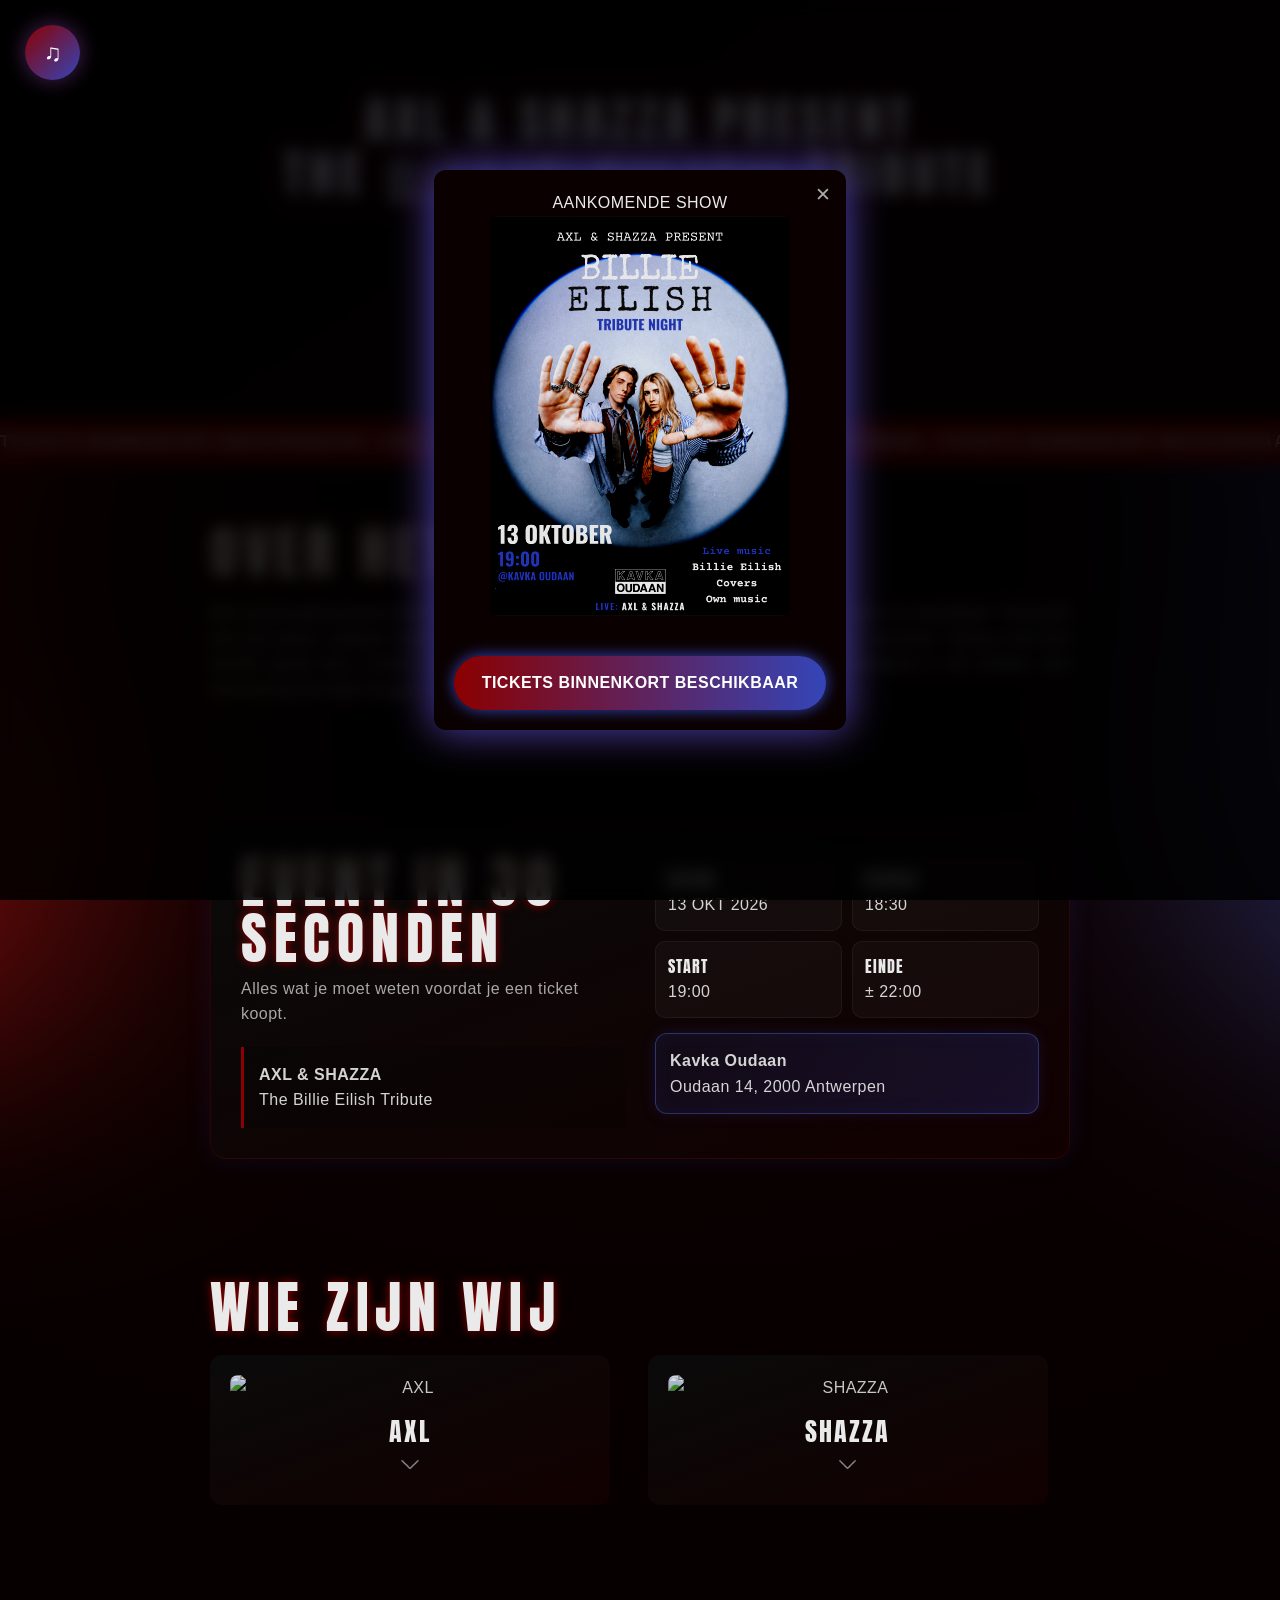
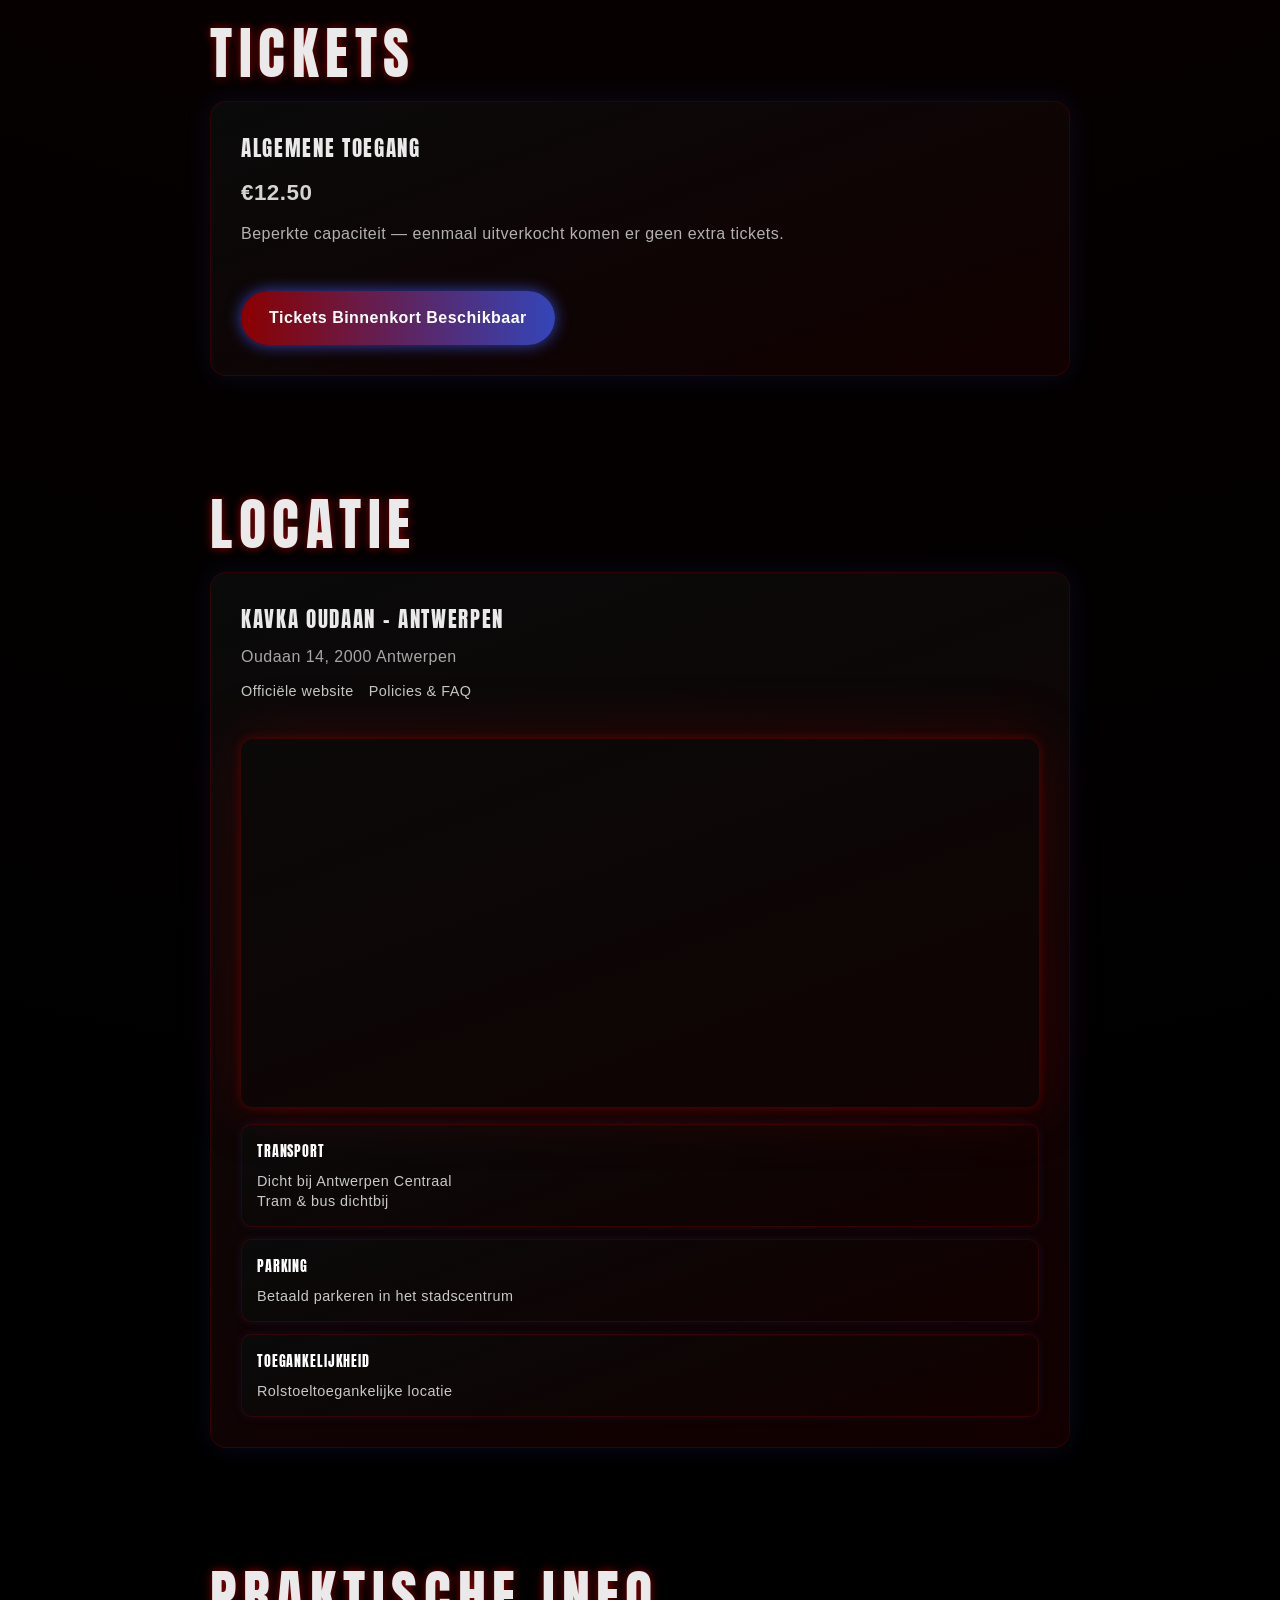
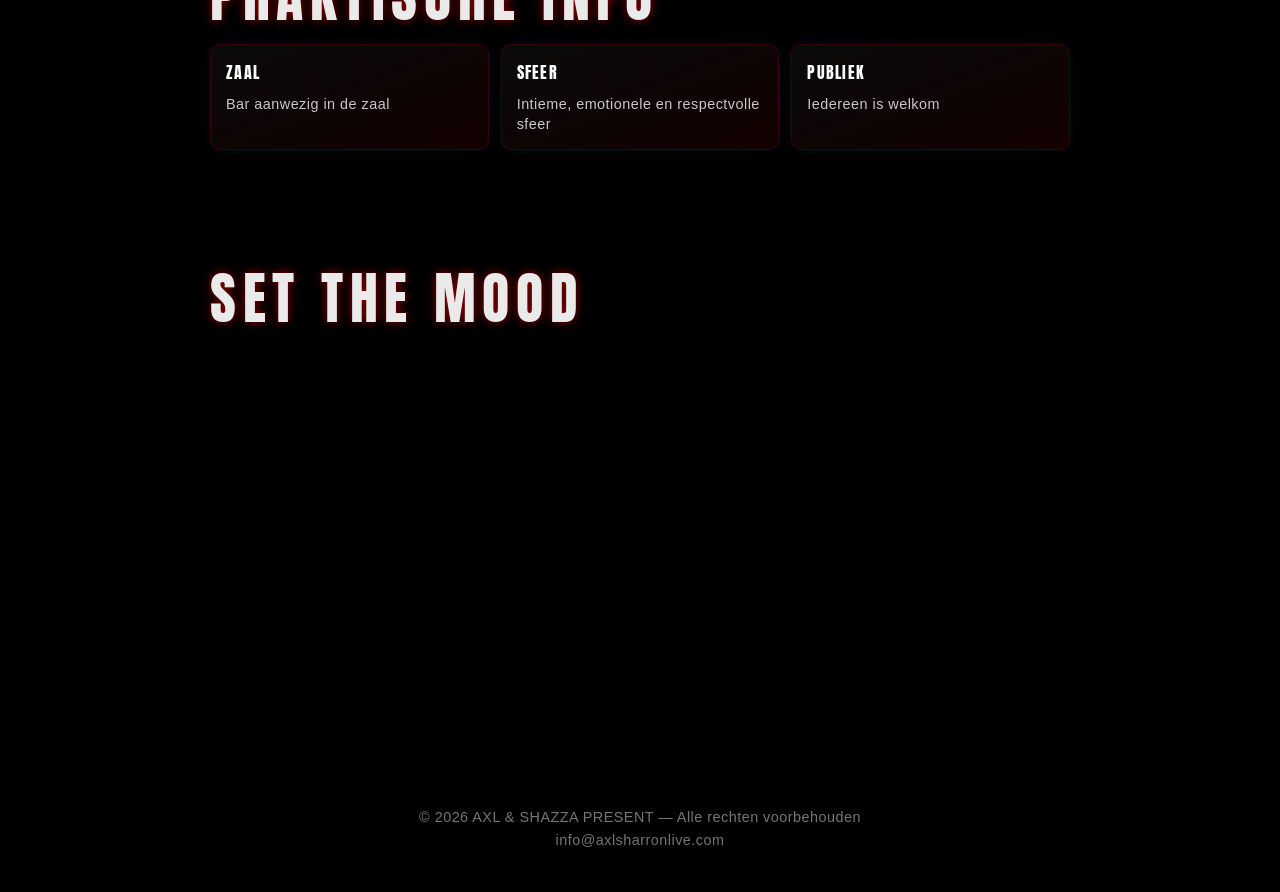
==== index.html @ 13da02f2 "Fixes + email added" ====
<!DOCTYPE html>
<html lang="nl">
<head>
    <meta charset="UTF-8">
    <meta name="viewport" content="width=device-width, initial-scale=1.0">
    <title>AXL & SHAZZA</title>

    <link rel="stylesheet" href="./index.css">
    <script defer src="./script.js"></script>
    <link rel="icon" href="./assets/favicon.ico" type="image/x-icon">

    <link rel="preconnect" href="https://fonts.googleapis.com">
    <link rel="preconnect" href="https://fonts.gstatic.com" crossorigin>

    <link href="https://fonts.googleapis.com/css2?family=Anton&family=Inter:wght@300;400;500;600;700&display=swap"
          rel="stylesheet">
</head>

<body>

<!-- POPUP -->
<div id="popup" class="popup">
    <div class="popup-content">

        <span data-i18n="popupTitle">
            AANKOMENDE SHOW
        </span>

        <img src="assets/poster.png" alt="Event Poster">

        <a
                href="#"
                class="cta-button"
                onclick="closePopup()"
                data-i18n="buyTicketsPopup">

            BUY TICKETS NOW

        </a>

        <span class="close" onclick="closePopup()">✕</span>

    </div>
</div>


<!-- HEADER -->
<header>

    <h1 data-i18n="headerTitle1">
        AXL & SHAZZA PRESENT
    </h1>

    <h1 data-i18n="headerTitle2">
        THE BILLIE EILISH TRIBUTE
    </h1>

    <p data-i18n="eventDate">
        13 OKT 2026 • Kavka Oudaan
    </p>

    <a
            data-i18n="buyTickets"
            class="cta-button"
            href="#">

    </a>

    <div class="language-switcher">
        <button class="lang-btn active" onclick="setLanguage('nl')">NL</button>
        <button class="lang-btn" onclick="setLanguage('en')">EN</button>
    </div>

</header>


<!-- ANNOUNCEMENT BAR -->
<div class="announcement-bar">
    <div class="announcement-track" data-i18n="announcementBar">
    </div>
</div>


<!-- ABOUT SECTION -->
<section>

    <h2 data-i18n="aboutTitle">
        Over het event
    </h2>

    <div class="about-text">

        <p data-i18n="aboutText" style="text-align: justify;">

            Een avond geïnspireerd door de wereld van Billie Eilish:
            intiem, donker en tegelijk warm en kwetsbaar.
            Verwacht een live band, subtiele maar intense lichtshows
            en een performance die elke emotie versterkt.
            Samen met een hechte groep fans creëren we een gedeeld moment
            dat voelt als één grote ademhaling in het donker,
            een herinnering die blijft hangen.

        </p>

        <button
                class="read-more-btn"
                id="readMoreBtn"
                data-i18n="readMore">

            Lees meer

        </button>

    </div>

</section>


<!-- QUICK INFO -->
<section class="quick-info">

    <div class="panel-card hero-card">

        <div class="panel-left hero-left">

            <h2 data-i18n="quickInfoTitle">
                Event in 30 seconden
            </h2>

            <p class="sub" data-i18n="quickInfoSub">
                Alles wat je moet weten voordat je een ticket koopt.
            </p>

            <div class="hero-highlight">
                <p><strong>AXL & SHAZZA</strong></p>

                <p data-i18n="tributeText">
                    The Billie Eilish Tribute
                </p>
            </div>

        </div>

        <div class="panel-right hero-right">

            <div class="mini-grid">

                <div>
                    <h4 data-i18n="dateLabel">Datum</h4>
                    <p data-i18n="dateValue">13 OKT 2026</p>
                </div>

                <div>
                    <h4 data-i18n="doorsLabel">Deuren</h4>
                    <p>18:30</p>
                </div>

                <div>
                    <h4 data-i18n="startLabel">Start</h4>
                    <p>19:00</p>
                </div>

                <div>
                    <h4 data-i18n="endLabel">Einde</h4>
                    <p>± 22:00</p>
                </div>

            </div>

            <a href="#location" class="hero-location-link">

                <div class="hero-location">

                    <p>
                        <strong>Kavka Oudaan</strong>
                    </p>

                    <p data-i18n="venueAddress">
                        Oudaan 14, 2000 Antwerpen
                    </p>

                </div>

            </a>

        </div>

    </div>

</section>


<!-- ARTISTS -->
<section id="artists">

    <h2 data-i18n="artistsTitle">
        Wie zijn wij
    </h2>

    <div class="lineup">

        <!-- AXL -->
        <div class="card" onclick="toggleArtist(this)">

            <img src="assets/AXL.jpg" alt="AXL">

            <h3>AXL</h3>

            <span class="arrow">
                <img src="./assets/down-arrow.png" alt="Arrow">
            </span>

            <div class="expand">

                <div class="social-links">

                    <a class="ig-badge"
                       href="https://www.instagram.com/axl.officialmusic/"
                       target="_blank">

                        <img src="https://cdn-icons-png.flaticon.com/512/174/174855.png"
                             alt="instagram">

                        @axl.officialmusic

                    </a>

                    <br>
                    <a class="ig-badge"
                       href="https://axl-music.com/"
                       target="_blank">

                        <img src="https://axl-music.com/wp-content/uploads/2025/09/cropped-logoaxl.png?w=32"
                             alt="website">

                        axl-music.com

                    </a>

                </div>

                <div class="tags">

                    <span data-i18n="tagEmotional">Emotioneel</span>
                    <span data-i18n="tagAtmospheric">Atmosferisch</span>
                    <span data-i18n="tagReflection">Zelfreflectie</span>
                    <span data-i18n="tagCommunity">Verbinding</span>

                </div>

                <div class="divider"></div>

                <p data-i18n="axlDescription" style="text-align: justify;">

                    AXL maakt emotionele, atmosferische muziek
                    waarin persoonlijke groei en innerlijke strijd
                    samenkomen tot een gevoel van verbinding.

                </p>
                <iframe style="border-radius:12px"
                        src="https://open.spotify.com/embed/artist/4j5gqj7ZoBb9W6IhiIrGa8?utm_source=generator&theme=0"
                        width="100%" height="152" frameborder="0"
                        allow="autoplay; clipboard-write; encrypted-media; fullscreen; picture-in-picture"
                        loading="lazy">
                </iframe>
            </div>

        </div>


        <!-- SHAZZA -->
        <div class="card" onclick="toggleArtist(this)">

            <img src="assets/SHAZZA.jpg" alt="SHAZZA">

            <h3>SHAZZA</h3>

            <span class="arrow">
                <img src="./assets/down-arrow.png" alt="Arrow">
            </span>

            <div class="expand">

                <a class="ig-badge"
                   href="https://www.instagram.com/shazza_official/"
                   target="_blank">

                    <img src="https://cdn-icons-png.flaticon.com/512/174/174855.png"
                         alt="instagram">

                    @shazza_official

                </a>
                <br>

                <a class="ig-badge"
                   href="https://shazzaofficialmusic.com/"
                   target="_blank">

                    <img src="https://framerusercontent.com/images/d59043T3pi7XOwz8UuSb9eVFxs.jpg"
                         alt="website">

                    shazzaofficialmusic.com

                </a>

                <div class="tags">

                    <span data-i18n="tagEmotional">Emotioneel</span>
                    <span data-i18n="tagPop">Pop</span>
                    <span data-i18n="tagVulnerable">Kwetsbaar</span>
                    <span data-i18n="tagAuthentic">Authentiek</span>

                </div>

                <div class="divider"></div>

                <p data-i18n="shazzaDescription" style="text-align: justify;">

                    SHAZZA maakt popmuziek en covers
                    die kwetsbaarheid omzetten
                    in herkenbare verhalen.

                </p>
                <iframe style="border-radius:12px"
                        src="https://open.spotify.com/embed/artist/3XjfsUZKcn4jQNlfxdZPBQ?utm_source=generator&theme=0"
                        width="100%" height="152" frameborder="0"
                        allow="autoplay; clipboard-write; encrypted-media; fullscreen; picture-in-picture"
                        loading="lazy">
                </iframe>
            </div>

        </div>

    </div>

</section>


<!-- TICKETS -->
<section id="tickets" class="tickets-section">

    <h2 data-i18n="ticketsTitle">
        Tickets
    </h2>

    <div class="panel-card tickets-card">

        <div class="tickets-main">

            <h3 data-i18n="generalAdmission">
                Algemene toegang
            </h3>

            <p class="price">
                <strong>€12.50</strong>
            </p>

            <p class="note" data-i18n="ticketNote">

                Beperkte capaciteit —
                eenmaal uitverkocht komen er
                geen extra tickets.

            </p>

            <a class="cta-button"
               href="#"
               data-i18n="buyTickets">
            </a>

        </div>

        <!--        <div class="tickets-side">-->

        <!--            <div class="ticket-info">-->

        <!--                <h4 data-i18n="refundTitle">-->
        <!--                    Refund policy-->
        <!--                </h4>-->

        <!--                <p data-i18n="refundText">-->
        <!--                    Geen refunds tenzij event geannuleerd wordt-->
        <!--                </p>-->

        <!--            </div>-->

        <!--            <div class="ticket-info">-->

        <!--                <h4 data-i18n="entryTitle">-->
        <!--                    Toegang-->
        <!--                </h4>-->

        <!--                <p data-i18n="entryText">-->
        <!--                    Eenmalige QR-ticket scan-->
        <!--                </p>-->

        <!--            </div>-->

        <!--            <div class="ticket-info">-->

        <!--                <h4 data-i18n="tipTitle">-->
        <!--                    Tip-->
        <!--                </h4>-->

        <!--                <p data-i18n="tipText">-->
        <!--                    Deuren openen 30 min voor start-->
        <!--                </p>-->

        <!--            </div>-->

        <!--        </div>-->

    </div>

</section>

<!-- LOCATION -->
<section id="location">

    <h2 data-i18n="locationTitle">
        Locatie
    </h2>

    <div class="panel-card venue-card">

        <div class="panel-left venue-left">

            <h3 data-i18n="venueTitle">
                KAVKA OUDAAN - ANTWERPEN
            </h3>

            <p class="venue-sub" data-i18n="venueAddress">
                Oudaan 14, 2000 Antwerpen
            </p>

            <div class="venue-links">

                <a href="https://kavka.be/"
                   target="_blank"
                   data-i18n="officialWebsite">

                    Officiële website

                </a>

                <a href="https://kavka.be/praktisch/faq/"
                   target="_blank"
                   data-i18n="faq">

                    Policies & FAQ

                </a>

            </div>

            <div class="venue-info-grid">
                <div class="map-container">
                    <iframe
                            src="https://www.google.com/maps/embed?pb=!1m18!1m12!1m3!1d4998.372407938596!2d4.403116600000001!3d51.21564540000001!2m3!1f0!2f0!3f0!3m2!1i1024!2i768!4f13.1!3m3!1m2!1s0x47c3f6f098f36b77%3A0x44f52b58b62fbe6d!2sKavka%20Oudaan!5e0!3m2!1snl!2sus!4v1778465990048!5m2!1snl!2sus"
                            width="600"
                            height="450"
                            style="border:0;"
                            allowfullscreen=""
                            loading="lazy"
                            referrerpolicy="no-referrer-when-downgrade">
                    </iframe>
                </div>
                <div class="info-card" style="margin-top: 20px;">

                    <h4 data-i18n="transportTitle">
                        Transport
                    </h4>

                    <p data-i18n="transportText">
                        Dicht bij Antwerpen Centraal<br>
                        Tram & bus dichtbij
                    </p>

                </div>

                <div class="info-card">

                    <h4 data-i18n="parkingTitle">
                        Parking
                    </h4>

                    <p data-i18n="parkingText">
                        Betaald parkeren in het stadscentrum
                    </p>

                </div>

                <div class="info-card">

                    <h4 data-i18n="accessibilityTitle">
                        Toegankelijkheid
                    </h4>

                    <p data-i18n="accessibilityText">
                        Rolstoeltoegankelijke locatie
                    </p>

                </div>

            </div>

        </div>

    </div>

</section>


<!-- PRACTICAL INFO -->
<section>

    <h2 data-i18n="practicalInfoTitle">
        Praktische info
    </h2>

    <div class="info-grid">

        <div class="info-card">

            <h3 data-i18n="insideTitle">
                Binnen
            </h3>

            <p data-i18n="insideText">
                Bar aanwezig in de zaal
            </p>

        </div>

        <div class="info-card">

            <h3 data-i18n="vibeTitle">
                Sfeer
            </h3>

            <p data-i18n="vibeText">
                Intieme, emotionele en respectvolle sfeer
            </p>

        </div>

        <div class="info-card">

            <h3 data-i18n="audienceTitle">
                Publiek
            </h3>

            <p data-i18n="audienceText">
                Iedereen is welkom
            </p>

        </div>

    </div>

</section>

<!-- MOOD SECTION -->
<section id="mood">

    <h2 data-i18n="moodTitle">
        Set The Mood
    </h2>


    <iframe data-testid="embed-iframe" style="border-radius:12px"
            src="https://open.spotify.com/embed/playlist/37i9dQZF1DX6cg4h2PoN9y?utm_source=generator&theme=0&si=76a2d7421096478f"
            width="100%" height="352" frameBorder="0" allowfullscreen=""
            allow="autoplay; clipboard-write; encrypted-media; fullscreen; picture-in-picture" loading="lazy"></iframe>

</section>


<!-- FOOTER -->
<footer >
    <div data-i18n="footerText">
        © 2026 AXL & SHAZZA PRESENT —
        Alle rechten voorbehouden
    </div>
    <a class="ig-badge" href="mailto:info@axlsharronlive.com">info@axlsharronlive.com</a>

</footer>

<div class="side-glow left"></div>
<div class="side-glow right"></div>

<a
        href="#artists"
        class="floating-artists-btn"
        onclick="openArtists()"
        data-i18n="artistsTitle">

    Wie zijn wij

</a>

<!-- MINI MUSIC BUTTON -->
<div class="mini-music-player">

    <button onclick="toggleMiniMusic()" class="mini-music-btn">
        ♫
    </button>

    <div class="mini-music-popup">

        <div class="mini-header">
            <strong>First Impression</strong>

            <button onclick="toggleMiniMusic()">
                ✕
            </button>
        </div>

        <iframe
                src="https://open.spotify.com/embed/playlist/0BkCTQKsKR96xLylJOvVbR?utm_source=generator&theme=0"
                frameborder="0"
                allow="autoplay; clipboard-write; encrypted-media; fullscreen; picture-in-picture"
                loading="lazy">
        </iframe>

    </div>

</div>

</body>
</html>
---- index.css ----
/* VARIABLES & RESET*/
:root {
    --primary: #0b0000;
    --red-glow: #8b0000;
    --blue-glow: #3445b8;
    --bg: #050505;
    --text: #eaeaea;

    --card-bg: linear-gradient(160deg, #0a0a0a, #120000);
    --card-border: rgba(139, 0, 0, 0.25);
    --card-shadow: 0 0 25px rgba(52, 69, 184, 0.15);
    --card-radius: 16px;
}

*,
*::before,
*::after {
    box-sizing: border-box;
    margin: 0;
    padding: 0;
    font-family: Arial, sans-serif;
    scrollbar-width: thin;
    scrollbar-color: rgba(139, 0, 0, 0.8) #050505;
}

html {
    scroll-behavior: smooth;
}

/* Main Title */
h1 {
    font-family: "Anton", sans-serif;
    font-size: clamp(4rem, 10vw, 8rem);
    text-transform: uppercase;
    letter-spacing: 0.15em;
    line-height: 0.9;
    font-weight: 400;
}

/* Section Titles */
h2 {
    font-family: "Anton", sans-serif;
    font-size: clamp(2rem, 5vw, 3.5rem);
    text-transform: uppercase;
    letter-spacing: 0.12em;
    line-height: 1;
    font-weight: 400;
}

/* Card Titles */
h3 {
    font-family: "Anton", sans-serif;
    font-size: 1.6rem;
    text-transform: uppercase;
    letter-spacing: 0.08em;
    font-weight: 400;
}

/* Small Titles */
h4 {
    font-family: "Anton", sans-serif;
    text-transform: uppercase;
    letter-spacing: 0.06em;
    font-size: 1rem;
    font-weight: 400;
}

/* Body Text */
body {
    font-family: "IBM Plex Sans", sans-serif;
    font-size: 1rem;
    line-height: 1.75;
    font-weight: 400;
    letter-spacing: .03em;
}

/* BODY & BACKGROUND*/
body {
    background: radial-gradient(circle at top, #0f0000 0%, #000000 70%);
    color: var(--text);
    line-height: 1.6;
    overflow-x: hidden;
    position: relative;
}


/* SIDE GLOW LIGHTS*/
.side-glow {
    position: fixed;
    top: -20%;
    width: 40%;
    height: 140vh;
    pointer-events: none;
    z-index: -1;
    filter: blur(110px);
    mix-blend-mode: screen;
}

.side-glow.left {
    left: -25%;
    background: linear-gradient(to right, rgba(255, 0, 60, .45), rgba(180, 0, 0, .3), transparent 50%),
    radial-gradient(circle at 20% 30%, rgba(255, 0, 0, .85) 0%, rgba(255, 0, 0, .35) 30%, transparent 45%),
    radial-gradient(circle at 30% 80%, rgba(255, 30, 30, .55) 0%, transparent 40%);
    animation: redAmbient 10s ease-in-out infinite alternate;
}

.side-glow.right {
    right: -25%;
    background: linear-gradient(to left, rgba(70, 90, 255, .4), rgba(52, 69, 184, .25), transparent 50%),
    radial-gradient(circle at 80% 40%, rgba(80, 110, 255, .9) 0%, rgba(52, 69, 184, .35) 30%, transparent 45%),
    radial-gradient(circle at 70% 75%, rgba(100, 120, 255, .45) 0%, transparent 40%);
    animation: blueAmbient 14s ease-in-out infinite alternate;
}

@keyframes redAmbient {
    0% {
        transform: translate(-20px, 20px) scale(1) rotate(0deg);
    }
    25% {
        transform: translate(40px, -30px) scale(1.08) rotate(2deg);
    }
    50% {
        transform: translate(10px, -80px) scale(1.15) rotate(-2deg);
    }
    75% {
        transform: translate(-30px, -40px) scale(1.1) rotate(1deg);
    }
    100% {
        transform: translate(-10px, 30px) scale(1.05) rotate(0deg);
    }
}

@keyframes blueAmbient {
    0% {
        transform: translate(20px, -20px) scale(1) rotate(0deg);
    }
    25% {
        transform: translate(-50px, 30px) scale(1.1) rotate(-2deg);
    }
    50% {
        transform: translate(-20px, 80px) scale(1.18) rotate(2deg);
    }
    75% {
        transform: translate(30px, 40px) scale(1.08) rotate(-1deg);
    }
    100% {
        transform: translate(10px, -30px) scale(1.05) rotate(0deg);
    }
}


/* HEADER*/
header {
    background: linear-gradient(145deg, #0a0000, #120000);
    color: white;
    padding: 100px 20px;
    text-align: center;
    position: relative;
}

header h1 {
    font-size: 3rem;
    margin-bottom: 10px;
    text-shadow: 0 0 15px var(--blue-glow), 0 0 25px var(--red-glow);
    animation: flicker 3s infinite alternate;
}

header p {
    font-size: 1.2rem;
    opacity: 0.7;
}

@keyframes flicker {
    0% {
        opacity: 0.9;
    }
    50% {
        opacity: 0.6;
    }
    100% {
        opacity: 1;
    }
}

/* LANGUAGE SWITCHER */

.language-switcher {
    position: fixed;
    top: 20px;
    right: 24px;
    z-index: 1000;

    display: flex;
    gap: 8px;

    padding: 6px;
    border-radius: 999px;

    background: rgba(255, 255, 255, 0.04);
    border: 1px solid rgba(255, 255, 255, 0.08);

    backdrop-filter: blur(10px);

    box-shadow: 0 0 15px rgba(52, 69, 184, 0.12),
    0 0 20px rgba(139, 0, 0, 0.08);
}

/* buttons */
.lang-btn {
    border: none;
    outline: none;

    padding: 8px 14px;
    border-radius: 999px;

    background: transparent;
    color: rgba(255, 255, 255, 0.75);

    font-size: 0.85rem;
    font-weight: bold;
    letter-spacing: 0.5px;

    cursor: pointer;

    transition: background 0.25s ease,
    color 0.25s ease,
    transform 0.25s ease;
}

/* hover */
.lang-btn:hover {
    color: white;
    background: rgba(255, 255, 255, 0.06);
}

/* active language */
.lang-btn.active {
    background: var(--red-glow);

    color: white;

    box-shadow: 0 0 10px rgba(139, 0, 0, 0.35),
    0 0 10px rgba(52, 69, 184, 0.25);
}

/* mobile */
@media (max-width: 768px) {
    .language-switcher {
        top: 16px;
        right: 16px;

        padding: 5px;
        gap: 6px;
    }

    .lang-btn {
        padding: 7px 12px;
        font-size: 0.78rem;
    }
}

/* ANNOUNCEMENT BAR*/
.announcement-bar {
    width: 100%;
    overflow: hidden;
    background: var(--red-glow);
    color: white;
    padding: 10px 0;
}

.announcement-track {
    display: inline-block;
    white-space: nowrap;
    font-weight: bold;
    letter-spacing: 2px;
    animation: scrollText 12s linear infinite;
}

@keyframes scrollText {
    from {
        transform: translateX(100%);
    }
    to {
        transform: translateX(-100%);
    }
}


/* SECTIONS*/
section {
    padding: 60px 20px;
    max-width: 900px;
    margin: auto;
    opacity: 0;
    transform: translateY(40px);
    animation: fadeUp 1s forwards;
}

section:nth-child(even) {
    animation-delay: 0.3s;
}

@keyframes fadeUp {
    to {
        opacity: 1;
        transform: translateY(0);
    }
}

h2 {
    margin-bottom: 20px;
    text-shadow: 0 0 10px var(--red-glow);
}

p {
    opacity: 0.9;
}


/* SHARED CARD STYLES
   (hero-card, venue-card, tickets-card all share this base)*/
.panel-card {
    display: flex;
    justify-content: space-between;
    gap: 30px;
    padding: 30px;
    border-radius: var(--card-radius);
    background: var(--card-bg);
    border: 1px solid var(--card-border);
    box-shadow: var(--card-shadow);
}

/* Panels stack on mobile */
@media (max-width: 768px) {
    .panel-card {
        flex-direction: column;
        padding: 20px;
    }
}

/* Shared panel sides */
.panel-left {
    flex: 1;
}

.panel-right {
    flex: 1;
}

/* tickets-main gets extra weight */
.tickets-main {
    flex: 2;
}


/* CTA BUTTON*/
.cta-button {
    display: inline-block;
    margin-top: 25px;
    padding: 14px 28px;
    background: linear-gradient(90deg, var(--red-glow), var(--blue-glow));
    color: white;
    text-decoration: none;
    border-radius: 30px;
    font-weight: bold;
    transition: 0.3s;
    box-shadow: 0 0 15px rgb(52, 69, 184);
}

.cta-button:hover {
    transform: scale(1.1);
    box-shadow: 0 0 25px rgba(139, 0, 0, 0.9);
}


/* HERO QUICK-INFO SECTION*/
.quick-info {
    max-width: 900px;
    margin: auto;
}

.hero-left h2 {
    margin-bottom: 10px;
}

.sub {
    opacity: 0.7;
    margin-bottom: 20px;
}

.hero-highlight {
    margin-top: 20px;
    padding: 15px;
    border-left: 3px solid var(--red-glow);
    background: rgba(0, 0, 0, 0.2);
}

.hero-right {
    display: flex;
    flex-direction: column;
    gap: 15px;
}

.mini-grid {
    display: grid;
    grid-template-columns: 1fr 1fr;
    gap: 10px;
}

.mini-grid div {
    padding: 12px;
    background: rgba(255, 255, 255, 0.03);
    border-radius: 10px;
    border: 1px solid rgba(255, 255, 255, 0.05);
}

/* Clickable location block */
.hero-location-link,
.hero-location-link:link,
.hero-location-link:visited,
.hero-location-link:active {
    text-decoration: none;
    color: inherit;
    display: block;
}

.hero-location {
    position: relative;
    overflow: hidden;

    padding: 14px;
    border-radius: 12px;

    background: linear-gradient(
            135deg,
            rgba(52, 69, 184, .10),
            rgba(52, 69, 184, .22)
    );

    border: 1px solid rgba(90, 120, 255, .35);

    box-shadow: 0 0 15px rgba(52, 69, 184, .18),
    inset 0 0 20px rgba(80, 110, 255, .05);

    cursor: pointer;

    transition: transform .3s ease,
    box-shadow .3s ease,
    border-color .3s ease;
}

/* Moving shine */
.hero-location::before {
    content: "";
    position: absolute;
    top: -60%;
    left: -130%;

    width: 55%;
    height: 220%;

    background: linear-gradient(
            115deg,
            transparent,
            rgba(255, 255, 255, .18),
            rgba(160, 210, 255, .55),
            rgba(255, 255, 255, .18),
            transparent
    );

    transform: rotate(18deg);

    animation: locationShine 3.5s ease-in-out infinite;
}

@keyframes locationShine {
    0% {
        left: -140%;
    }
    45% {
        left: 160%;
    }
    100% {
        left: 160%;
    }
}

.hero-location:hover {
    transform: translateY(-3px) scale(1.02);

    background: linear-gradient(
            135deg,
            rgba(52, 69, 184, .18),
            rgba(80, 110, 255, .28)
    );

    border-color: rgba(120, 160, 255, .6);

    box-shadow: 0 0 25px rgba(80, 110, 255, .35),
    0 0 40px rgba(52, 69, 184, .18);
}

/* ARTIST LINEUP CARDS*/
.lineup {
    display: grid;
    grid-template-columns: repeat(auto-fit, minmax(200px, 1fr));
    gap: 15px;
    align-items: start;
}

.card {
    display: flex;
    flex-direction: column;
    align-items: center;
    background: var(--card-bg);
    padding: 20px;
    border-radius: 12px;
    text-align: center;
    transition: 0.4s;
    position: relative;
    overflow: hidden;
    max-width: 400px;
    cursor: pointer;
}

.card:hover {
    transform: translateY(-10px) scale(1.03);
}

.card > img {
    width: 100%;
    border-radius: 8px;
    margin-bottom: 10px;
    filter: brightness(0.8) contrast(1.2);
}

/* Expand / collapse */
.expand {
    max-height: 0;
    overflow: hidden;
    opacity: 0;
    transition: max-height 0.5s ease, opacity 0.3s ease, transform 0.3s ease;
    transform: translateY(-10px);
}

.card.active .expand {
    max-height: 600px;
    opacity: 1;
    transform: translateY(0);
    margin-top: 15px;
    cursor: auto;
}

/* Arrow indicator */
.arrow {
    opacity: 0.6;
    transition: transform 0.3s ease, opacity 0.3s ease;
}

.arrow > img {
    width: 20%;
    height: 10%;
}

.card:hover .arrow {
    opacity: 1;
    transform: translateY(2px);
}

.card.active .arrow {
    transform: rotate(180deg);
    opacity: 1;
}

/* Instagram badge */
.ig-badge {
    position: relative;
    display: inline-flex;
    align-items: center;
    gap: 8px;
    text-decoration: none;
    color: #fff;
    font-size: 0.9rem;
    margin-bottom: 10px;
    opacity: 0.9;
    transition: 0.3s;
}

.ig-badge::after {
    content: "";
    position: absolute;
    left: 0;
    bottom: -4px;
    width: 100%;
    height: 2px;
    background: var(--red-glow);
    transform: scaleX(0);
    transform-origin: left;
    transition: transform 0.35s ease;
}

.ig-badge:hover {
    opacity: 1;
    transform: scale(1.05);
}

.ig-badge:hover::after {
    transform: scaleX(1);
}

.ig-badge img {
    width: 18px;
    height: 18px;
}

/* Tags */
.tags {
    display: flex;
    flex-wrap: wrap;
    gap: 6px;
    margin-bottom: 10px;
}

.tags span {
    font-size: 0.7rem;
    padding: 4px 8px;
    border-radius: 999px;
    background: rgba(139, 0, 0, 0.25);
    border: 1px solid rgba(139, 0, 0, 0.4);
    color: var(--text);
    letter-spacing: 0.5px;
}

/* Divider */
.divider {
    height: 1px;
    width: 100%;
    background: linear-gradient(90deg, transparent, rgba(139, 0, 0, 0.8), transparent);
    margin: 10px 0;
}

iframe {
    margin-top: 10px;
}


/* VENUE / LOCATION SECTION*/
.venue-left h3 {
    font-size: 1.3rem;
    margin-bottom: 8px;
}

.venue-sub {
    opacity: 0.7;
    margin-bottom: 10px;
}

.venue-links {
    margin-top: 10px;
    margin-bottom: 20px;
    display: flex;
    gap: 15px;
    flex-wrap: wrap;
}

.venue-links a {
    font-size: 0.9rem;
    color: var(--text);
    opacity: 0.85;
    text-decoration: none;
    border-bottom: 1px solid transparent;
    transition: 0.2s;
}

.venue-links a:hover {
    opacity: 1;
    border-bottom-color: var(--red-glow);
}

.venue-info-grid {
    display: grid;
    grid-template-columns: 1fr;
    gap: 12px;
}

/* Map */
.map-container {
    position: relative;
    overflow: hidden;
    border-radius: 12px;
    box-shadow: 0 0 10px rgba(139, 0, 0, .6), 0 0 60px rgba(139, 0, 0, .3);
    margin-top: 15px;
    height: 100%;
}

.map-container iframe {
    width: 100%;
    height: 100%;
    min-height: 320px;
    border: 0;
    filter: grayscale(1) invert(0.9) contrast(1.3) brightness(0.85);
    margin-bottom: 15px;
}

@media (max-width: 768px) {
    .map-container iframe {
        height: 250px;
        min-height: unset;
    }
}


/* INFO CARDS (reusable small tiles)*/
.info-grid {
    display: grid;
    grid-template-columns: repeat(auto-fit, minmax(180px, 1fr));
    gap: 12px;
    margin-top: 20px;
    max-width: 900px;
    margin-inline: auto;
}

.info-card {
    background: var(--card-bg);
    padding: 15px;
    border-radius: 10px;
    border: 1px solid rgba(139, 0, 0, 0.3);
    box-shadow: 0 0 10px rgba(52, 69, 184, 0.15);
}

.info-card h3, .info-card h4 {
    margin-bottom: 8px;
    color: #fff;
}

.info-card h3 {
    font-size: 1rem;
}

.info-card h4 {
    font-size: 0.9rem;
}

.info-card p {
    font-size: 0.9rem;
    opacity: 0.85;
    line-height: 1.4;
}


/* TICKETS SECTION*/
.tickets-main h3 {
    font-size: 1.3rem;
    margin-bottom: 10px;
}

.price {
    font-size: 1.4rem;
    margin-bottom: 10px;
}

.note {
    opacity: 0.75;
    margin-bottom: 20px;
}

.tickets-side {
    display: flex;
    flex-direction: column;
    gap: 12px;
}

.ticket-info {
    padding: 12px;
    border-radius: 10px;
    background: rgba(255, 255, 255, 0.03);
    border: 1px solid rgba(255, 255, 255, 0.05);
}

.ticket-info h4 {
    font-size: 0.9rem;
    margin-bottom: 5px;
    opacity: 0.9;
}

.ticket-info p {
    font-size: 0.85rem;
    opacity: 0.75;
}


/* POPUP*/
.popup {
    position: fixed;
    inset: 0;
    background: rgba(0, 0, 0, 0.85);
    display: none;
    justify-content: center;
    align-items: center;
    z-index: 999;
    backdrop-filter: blur(8px);
    animation: fadeIn 0.5s ease;
}

.popup-content {
    position: relative;
    display: flex;
    flex-direction: column;
    align-items: center;
    background: #0a0000;
    padding: 20px;
    border-radius: 12px;
    text-align: center;
    box-shadow: 0 0 40px rgb(52, 69, 184), 0 0 40px rgba(139, 0, 0, 0.4);
    animation: scaleIn 0.5s ease;
}

.popup-content img {
    max-width: 300px;
    width: 100%;
    border-radius: 8px;
    margin-bottom: 15px;
    filter: contrast(1.2) brightness(0.9);
}

.close {
    position: absolute;
    top: 10px;
    right: 15px;
    cursor: pointer;
    font-size: 1.2rem;
    color: #aaa;
}

.close:hover {
    color: white;
}

@keyframes fadeIn {
    from {
        opacity: 0;
    }
    to {
        opacity: 1;
    }
}

@keyframes scaleIn {
    from {
        transform: scale(0.8);
        opacity: 0;
    }
    to {
        transform: scale(1);
        opacity: 1;
    }
}


/* FLOATING BUTTON*/
.floating-artists-btn {
    position: fixed;
    bottom: 25px;
    right: 25px;
    z-index: 999;
    padding: 14px 20px;
    border-radius: 999px;
    background: linear-gradient(90deg, var(--red-glow), var(--blue-glow));
    color: white;
    text-decoration: none;
    font-weight: bold;
    font-size: 0.95rem;
    box-shadow: 0 0 15px rgba(52, 69, 184, .4), 0 0 25px rgba(139, 0, 0, .25);
    backdrop-filter: blur(10px);
    cursor: pointer;
    transition: transform 0.25s ease, box-shadow 0.25s ease, filter 0.25s ease;
    animation: floatPulse 2.5s ease-in-out infinite;
}

.floating-artists-btn:hover {
    transform: scale(1.12);
    box-shadow: 0 0 25px rgba(52, 69, 184, .6), 0 0 35px rgba(139, 0, 0, .4);
    filter: brightness(1.2);
}

@keyframes floatPulse {
    0% {
        transform: translateY(0) scale(1);
    }
    50% {
        transform: translateY(-6px) scale(1.02);
    }
    100% {
        transform: translateY(0) scale(1);
    }
}


/* FOOTER*/
footer {
    text-align: center;
    padding: 30px;
    font-size: 0.9rem;
    opacity: 0.5;
}


/* CUSTOM SCROLLBAR*/
::-webkit-scrollbar {
    width: 10px;
}

::-webkit-scrollbar-track {
    background: #050505;
    box-shadow: inset 0 0 10px rgba(0, 0, 0, .8);
}

::-webkit-scrollbar-thumb {
    background: linear-gradient(180deg, rgba(139, 0, 0, .9), rgba(52, 69, 184, .9));
    border-radius: 10px;
    border: 2px solid #050505;
    box-shadow: 0 0 10px rgba(139, 0, 0, .6), 0 0 10px rgba(52, 69, 184, .6);
}

::-webkit-scrollbar-thumb:hover {
    background: linear-gradient(180deg, rgba(255, 0, 60, 1), rgba(80, 110, 255, 1));
    box-shadow: 0 0 15px rgba(255, 0, 60, .8), 0 0 15px rgba(80, 110, 255, .8);
}


/* Hidden on Poster */
.hidden-on-poster {
    opacity: 0;
    pointer-events: none;
    transform: translateY(10px);
    transition: all 0.25s ease;
}

/* Hidden on desktop */
.read-more-btn {
    display: none;
}

/* MINI FLOATING PLAYER */

.mini-music-player {
    position: fixed;
    top: 25px;
    left: 25px;
    z-index: 1000;
}


/* small circle */

.mini-music-btn {

    width: 55px;
    height: 55px;

    border-radius: 50%;
    border: none;

    cursor: pointer;

    color: white;
    font-size: 1.5rem;

    background: linear-gradient(
            135deg,
            var(--red-glow),
            var(--blue-glow)
    );

    box-shadow: 0 0 20px rgba(52, 69, 184, .5),
    0 0 25px rgba(139, 0, 0, .4);

    animation: musicPulse 3s infinite;
}


@keyframes musicPulse {

    0%, 100% {
        transform: scale(1);
    }

    50% {
        transform: scale(1.08);
    }

}


/* popup */

.mini-music-popup {

    position: absolute;

    top: 70px;
    left: 0;

    width: 320px;

    background: #090000;

    border-radius: 18px;

    padding: 12px;

    opacity: 0;
    pointer-events: none;

    transform: translateY(-10px) scale(.95);

    transition: .3s ease;

    box-shadow: 0 0 30px rgba(52, 69, 184, .4),
    0 0 30px rgba(139, 0, 0, .3);
}


.mini-music-popup.open {

    opacity: 1;
    pointer-events: auto;

    transform: translateY(0) scale(1);

}


.mini-header {

    display: flex;
    justify-content: space-between;
    align-items: center;

    color: white;

    margin-bottom: 10px;
}


.mini-header button {

    border: none;
    background: none;

    color: white;

    cursor: pointer;

}


.mini-music-popup iframe {
    width: 100%;
    height: 80px;
    border-radius: 12px;
}


@media (max-width: 768px) {
    .mini-music-player {
        top: 15px;
        left: 15px;
    }

    .mini-music-btn {
        width: 48px;
        height: 48px;
    }
}

@media (max-width: 768px) {

    .about-text p {
        max-height: 4.8em; /* ~3 lines at 1.6 line-height */
        overflow: hidden;
        transition: max-height 0.4s ease;
    }

    .about-text.expanded p {
        max-height: 20em;
    }

    .read-more-btn {
        display: inline-block;
        margin-top: 12px;
        font-size: 0.85rem;
        color: var(--red-glow);
        background: none;
        border: none;
        cursor: pointer;
        padding: 0;
        opacity: 1;
        letter-spacing: 0.5px;
        text-decoration: underline;
        text-underline-offset: 3px;
    }
}


/* MOBILE OVERRIDES */
@media (max-width: 768px) {

    /*  Base  */
    body {
        line-height: 1.6;
    }

    section {
        padding: 30px 20px;
    }

    h2 {
        font-size: 1.3rem;
    }

    p {
        font-size: 0.95rem;
    }

    /*  Header: less padding, smaller title, more air  */
    header {
        padding: 60px 24px 50px;
    }

    header h1 {
        font-size: 1.55rem;
        line-height: 1.25;
        margin-bottom: 8px;
    }

    header p {
        font-size: 0.95rem;
        margin-top: 6px;
    }

    .cta-button {
        margin-top: 20px;
        padding: 13px 26px;
        font-size: 0.95rem;
    }

    /*  Quick info: strip decorative copy, only show data  */
    .hero-left .sub {
        display: none;
    }

    .hero-highlight {
        display: none;
    }

    .hero-left h2 {
        font-size: 1.1rem;
        margin-bottom: 14px;
    }

    .mini-grid {
        grid-template-columns: 1fr 1fr;
        gap: 8px;
    }

    .mini-grid div {
        padding: 10px 12px;
    }

    .mini-grid h4 {
        font-size: 0.75rem;
        opacity: 0.6;
        margin-bottom: 2px;
    }

    .mini-grid p {
        font-size: 0.95rem;
        font-weight: bold;
    }

    .hero-location {
        font-size: 0.9rem;
    }

    /*  Artist cards: full width, smaller image  */
    .lineup {
        grid-template-columns: 1fr;
        gap: 12px;
    }

    .card {
        max-width: 100%;
        padding: 16px;
    }

    .card > img {
        height: 500px;
        object-fit: cover;
    }

    .expand {
        font-size: 0.9rem;
    }

    iframe {
        height: 130px;
    }

    /*  Venue: map comes first, info grid compact row  */
    .venue-card {
        flex-direction: column-reverse;
        gap: 20px;
        padding: 20px;
    }

    .map-container {
        margin-top: 0;
    }

    .map-container iframe {
        height: 220px;
        min-height: unset;
    }

    .venue-left h3 {
        font-size: 1.1rem;
    }

    .venue-info-grid {
        display: flex;
        flex-direction: column;
        gap: 10px;
        margin-top: 15px;
    }

    .venue-info-grid .info-card {
        width: 100%;
        padding: 14px;
        display: flex;
        justify-content: space-between;
        align-items: center;
        text-align: left;
    }

    .venue-info-grid .info-card h4 {
        font-size: 0.75rem;
        opacity: 0.6;
        margin: 0;
    }

    .venue-info-grid .info-card p {
        font-size: 0.85rem;
        margin: 0;
        line-height: 1.3;
        text-align: right;
    }

    /*  Tickets: hide side info, focus on price + CTA  */
    /* Tickets mobile layout */
    .tickets-card {
        flex-direction: column;
        padding: 24px 20px;
        gap: 20px;
    }

    .tickets-main h3 {
        font-size: 1.15rem;
    }

    .price {
        font-size: 1.3rem;
    }

    .note {
        font-size: 0.85rem;
        opacity: 0.65;
        margin-bottom: 16px;
    }

    /* Keep extra ticket info visible */
    .tickets-side {
        display: flex;
        flex-direction: column;
        gap: 10px;
    }

    .ticket-info {
        padding: 14px;
        background: rgba(255, 255, 255, 0.03);
        border-radius: 12px;
        border: 1px solid rgba(255, 255, 255, 0.08);

        display: flex;
        justify-content: space-between;
        align-items: center;
        gap: 15px;
    }

    .ticket-info h4 {
        font-size: 0.75rem;
        opacity: 0.6;
        margin: 0;
    }

    .ticket-info p {
        font-size: 0.85rem;
        text-align: right;
        margin: 0;
        line-height: 1.3;
    }

    .cta-button {
        width: 100%;
        text-align: center;
        display: block;
    }

    /*  Practical info: horizontal scroll pills  */
    .info-grid {
        display: flex;
        flex-direction: column;
        overflow-x: hidden;
        gap: 10px;
        padding-bottom: 0;
    }

    .info-grid .info-card {
        width: 100%;
        min-width: unset;
        text-align: left;
    }

    /*  Venue links: row, not column  */
    .venue-links {
        flex-direction: row;
        gap: 12px;
        flex-wrap: wrap;
    }

    /*  Floating button: hidden on mobile (nav is inline)  */
    .floating-artists-btn {
        display: none;
    }
}
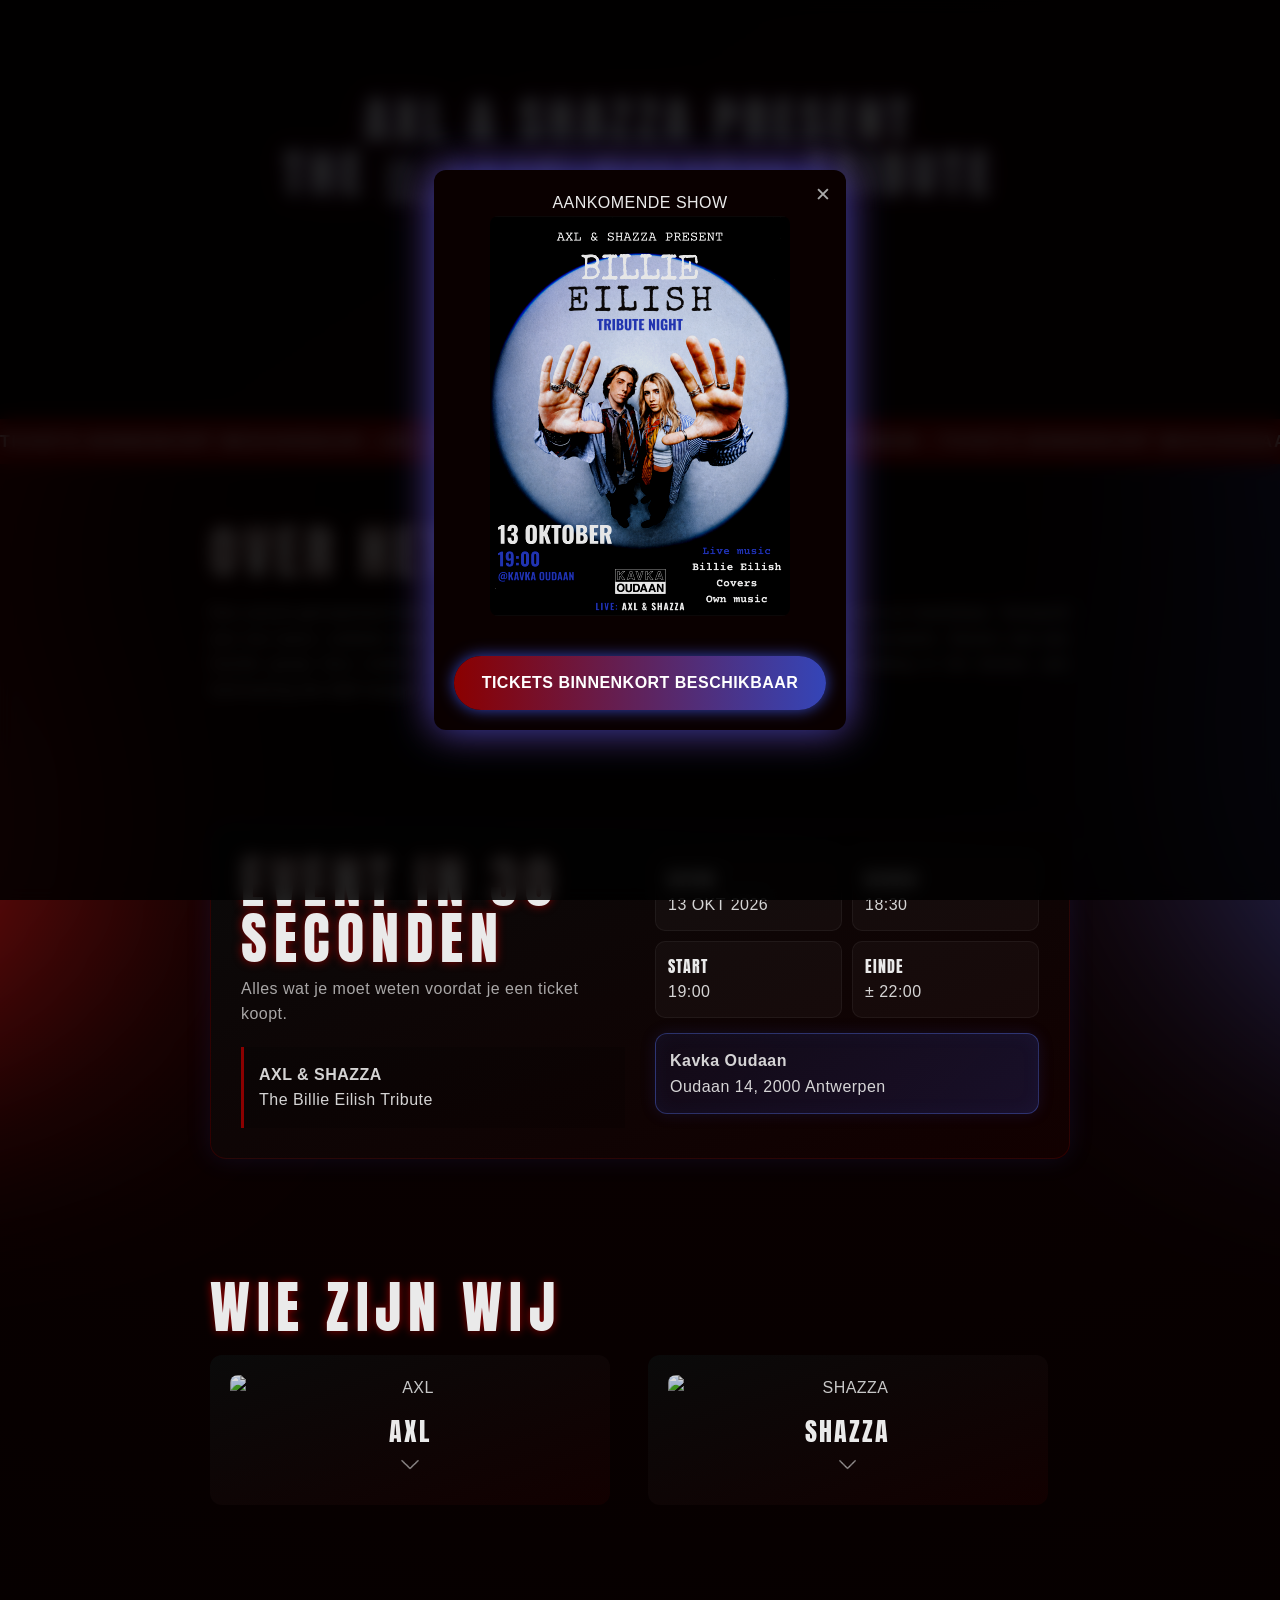
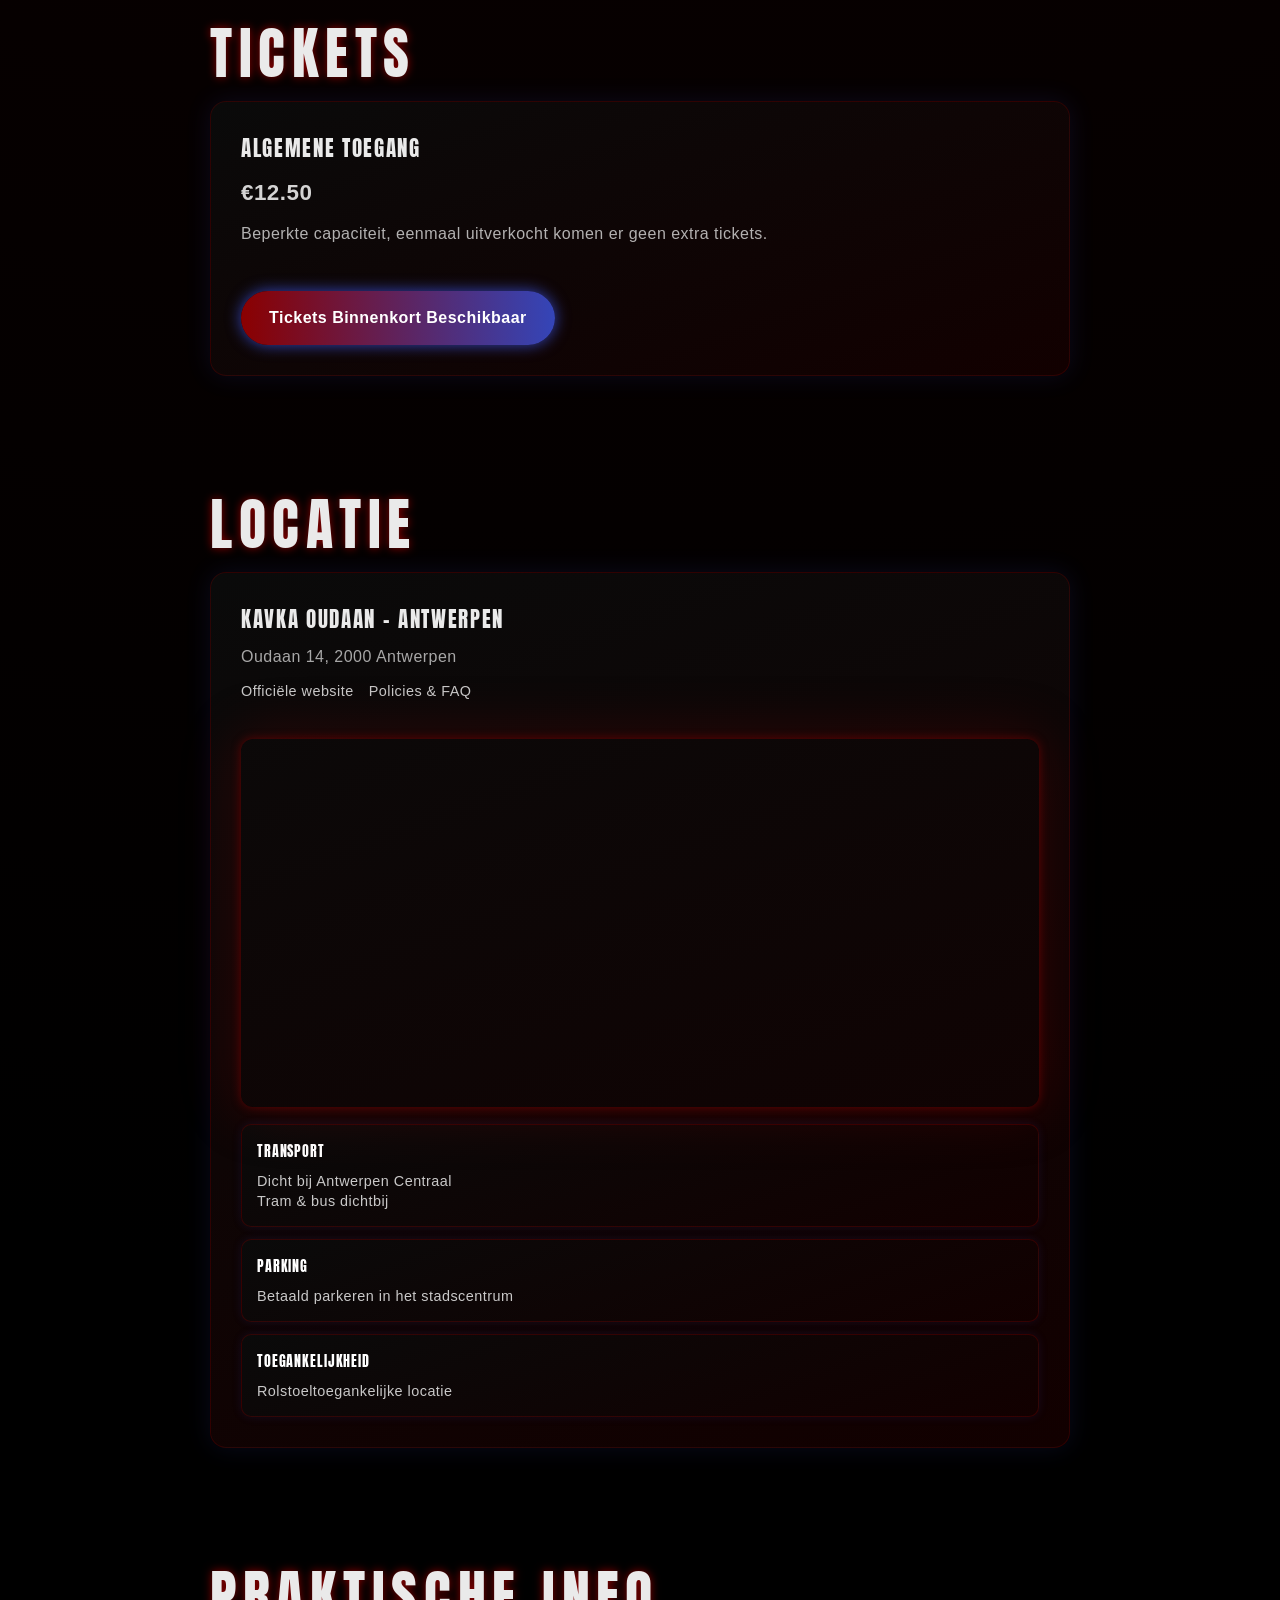
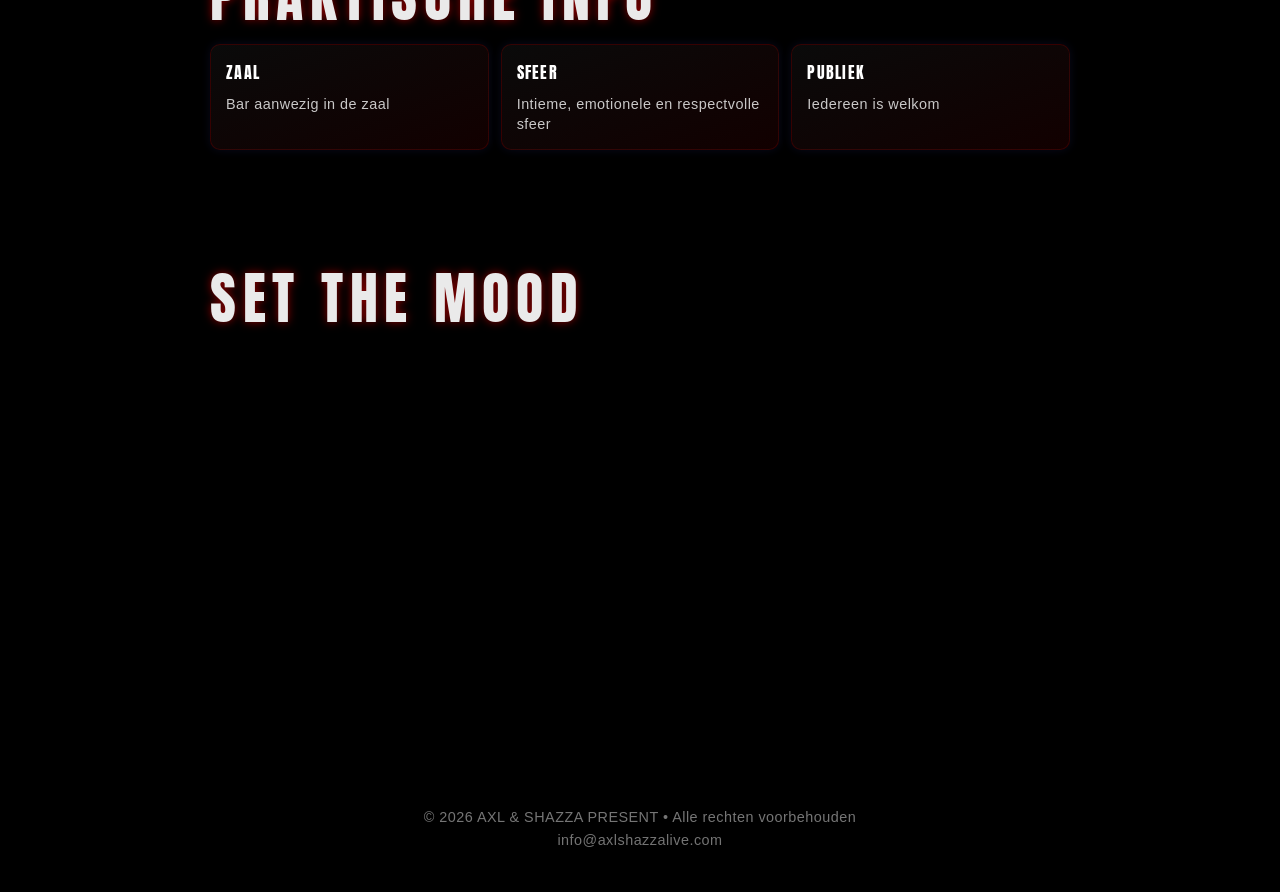
==== commit b79f1449: "email adress change" ====
--- a/index.html
+++ b/index.html
@@ -583,7 +583,7 @@
         © 2026 AXL & SHAZZA PRESENT —
         Alle rechten voorbehouden
     </div>
-    <a class="ig-badge" href="mailto:info@axlsharronlive.com">info@axlsharronlive.com</a>
+    <a class="ig-badge" href="mailto:info@axlshazzalive.com">info@axlshazzalive.com</a>
 
 </footer>
 
--- a/index.css
+++ b/index.css
@@ -273,7 +273,7 @@
     white-space: nowrap;
     font-weight: bold;
     letter-spacing: 2px;
-    animation: scrollText 12s linear infinite;
+    animation: scrollText 20s linear infinite;
 }
 
 @keyframes scrollText {
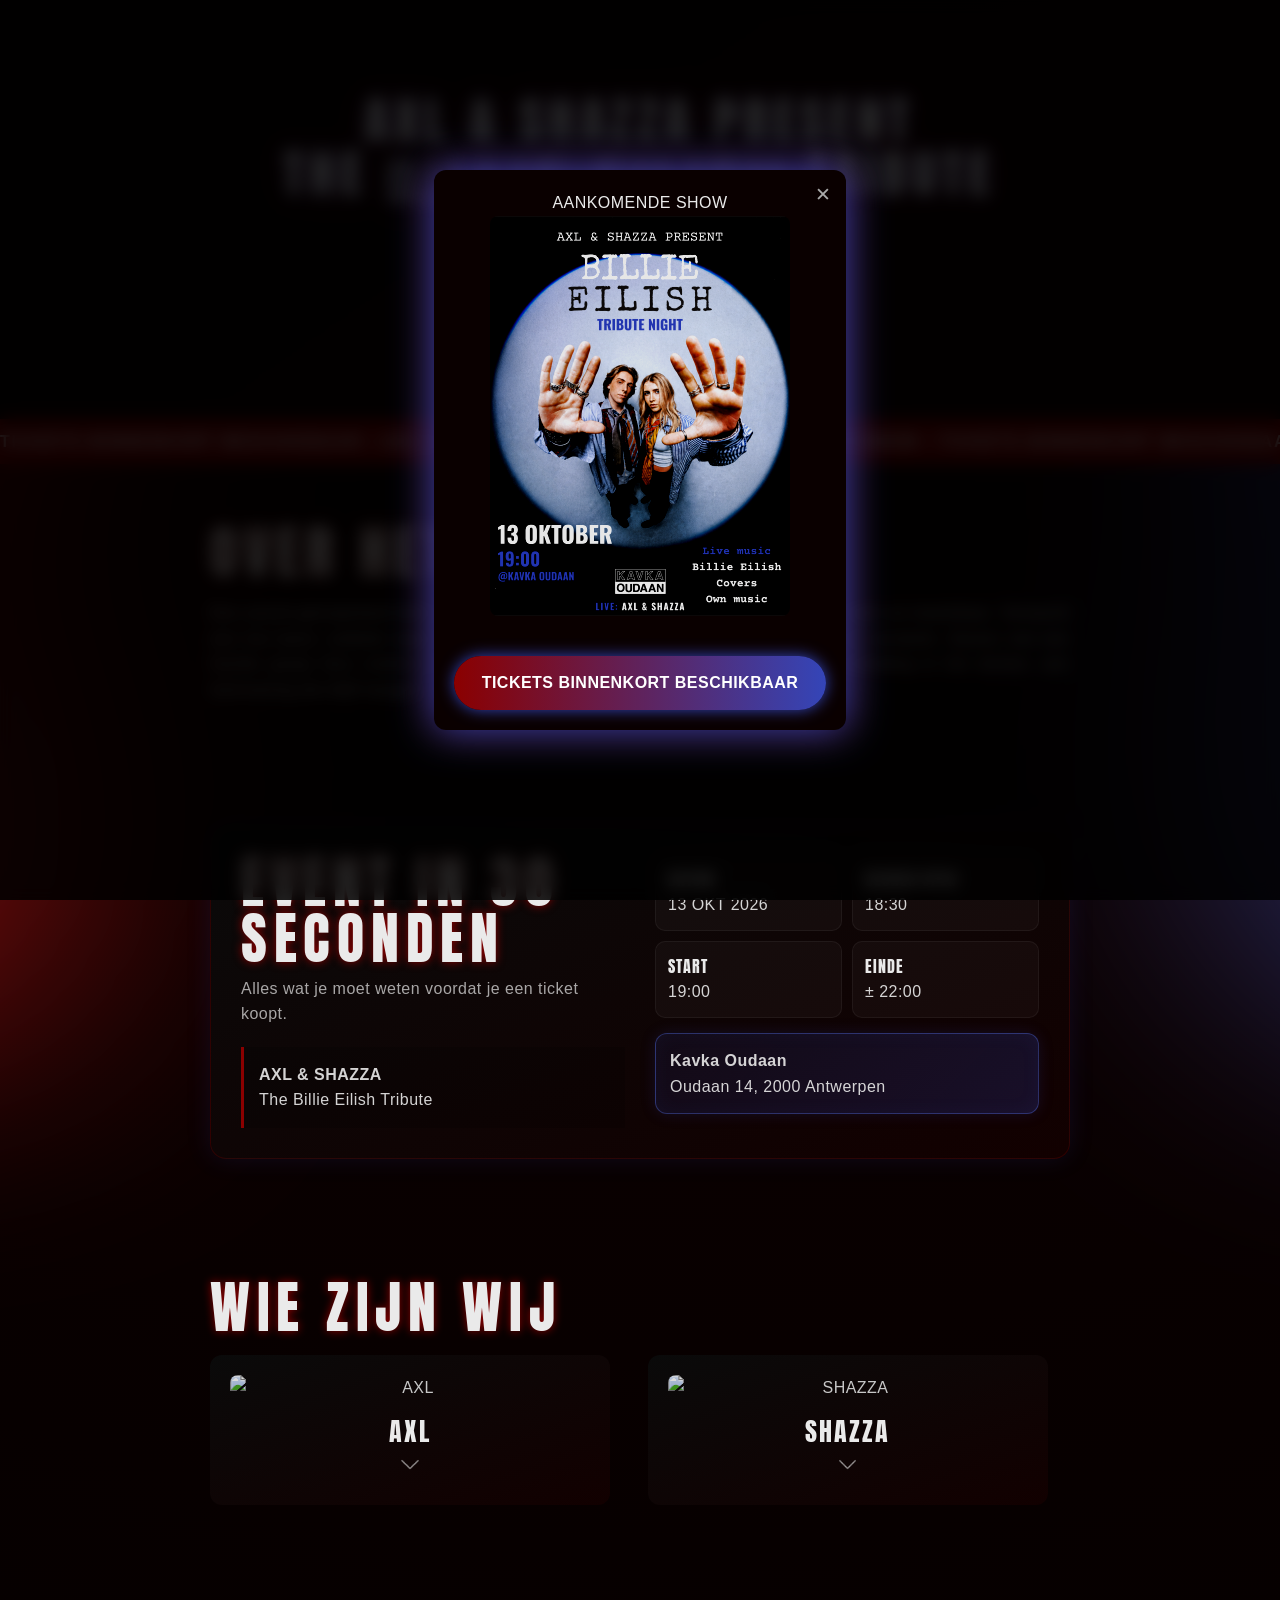
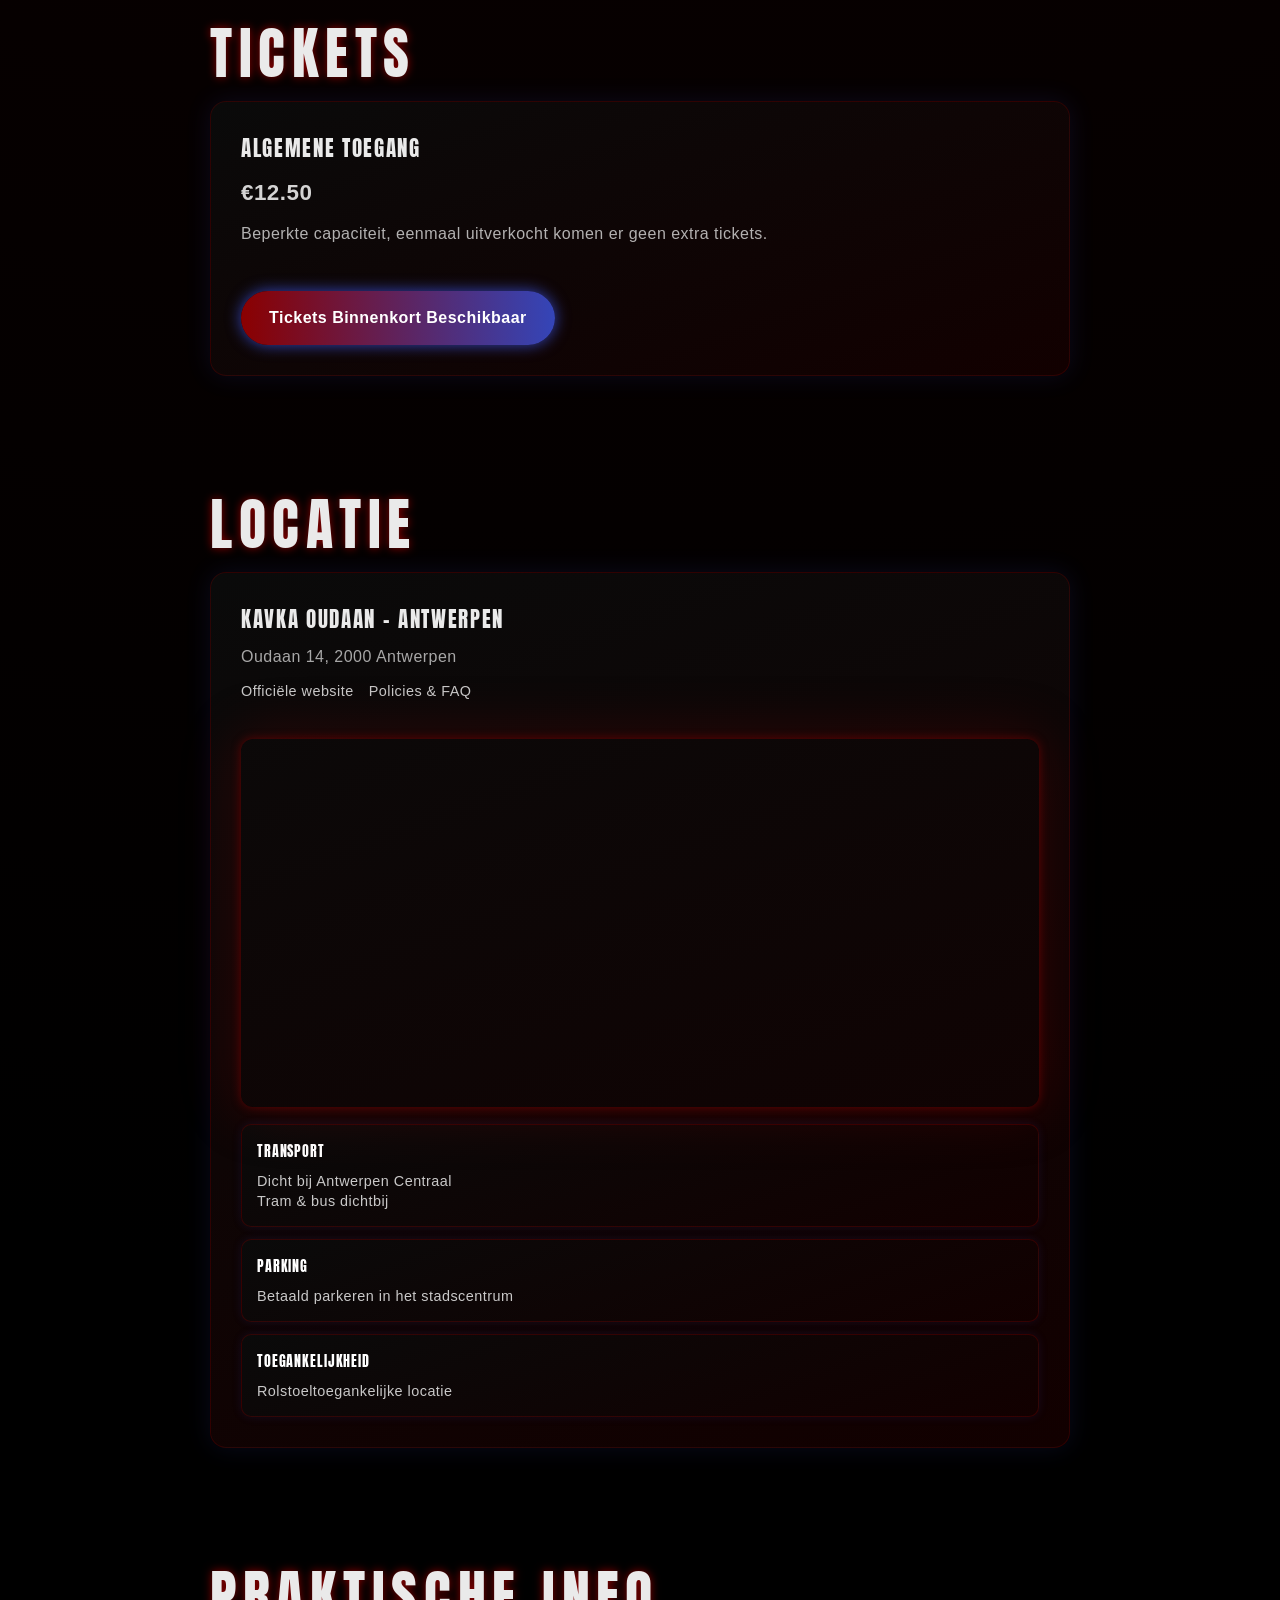
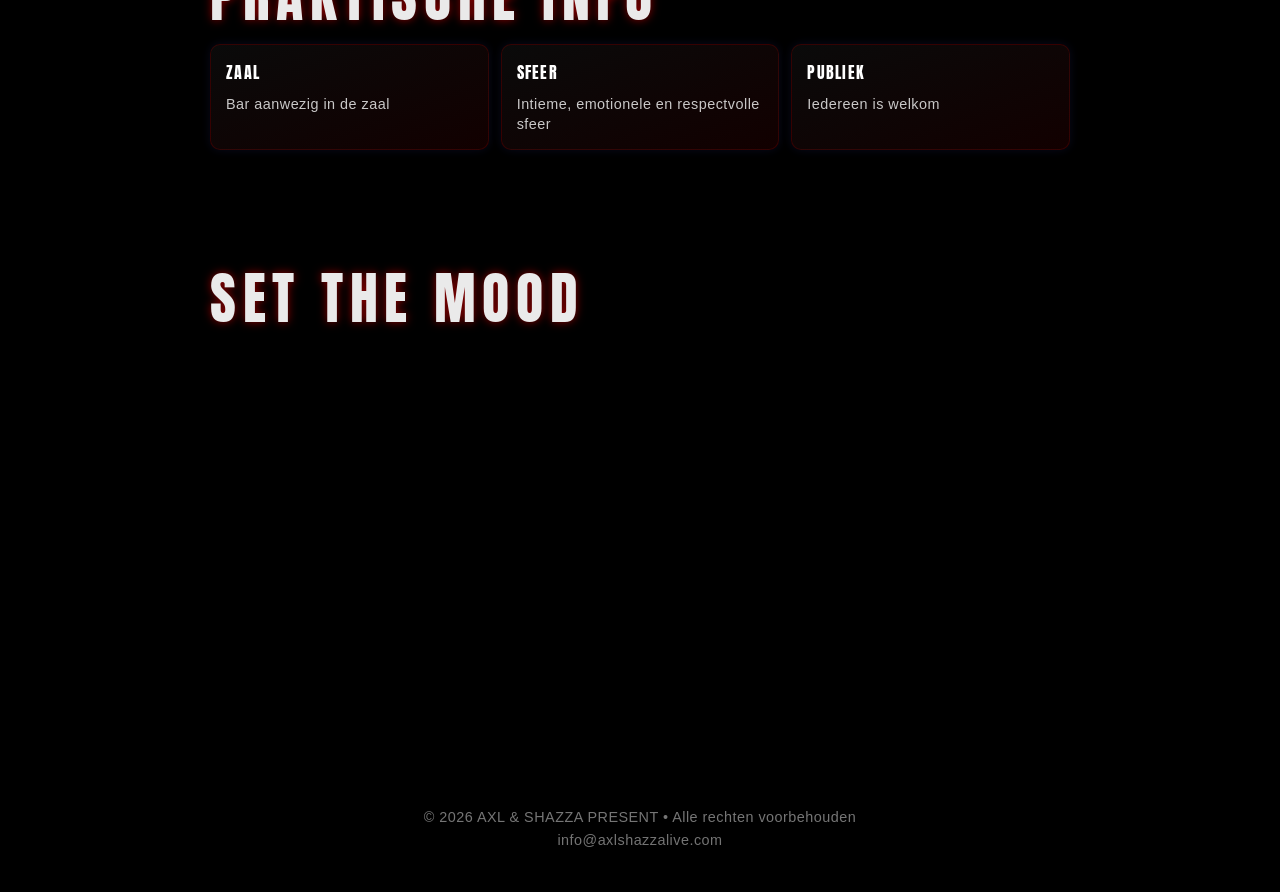
==== commit 4ade9fd8: "deuren" ====
--- a/index.html
+++ b/index.html
@@ -151,7 +151,7 @@
                 </div>
 
                 <div>
-                    <h4 data-i18n="doorsLabel">Deuren</h4>
+                    <h4 data-i18n="doorsLabel">Deuren Open</h4>
                     <p>18:30</p>
                 </div>
 
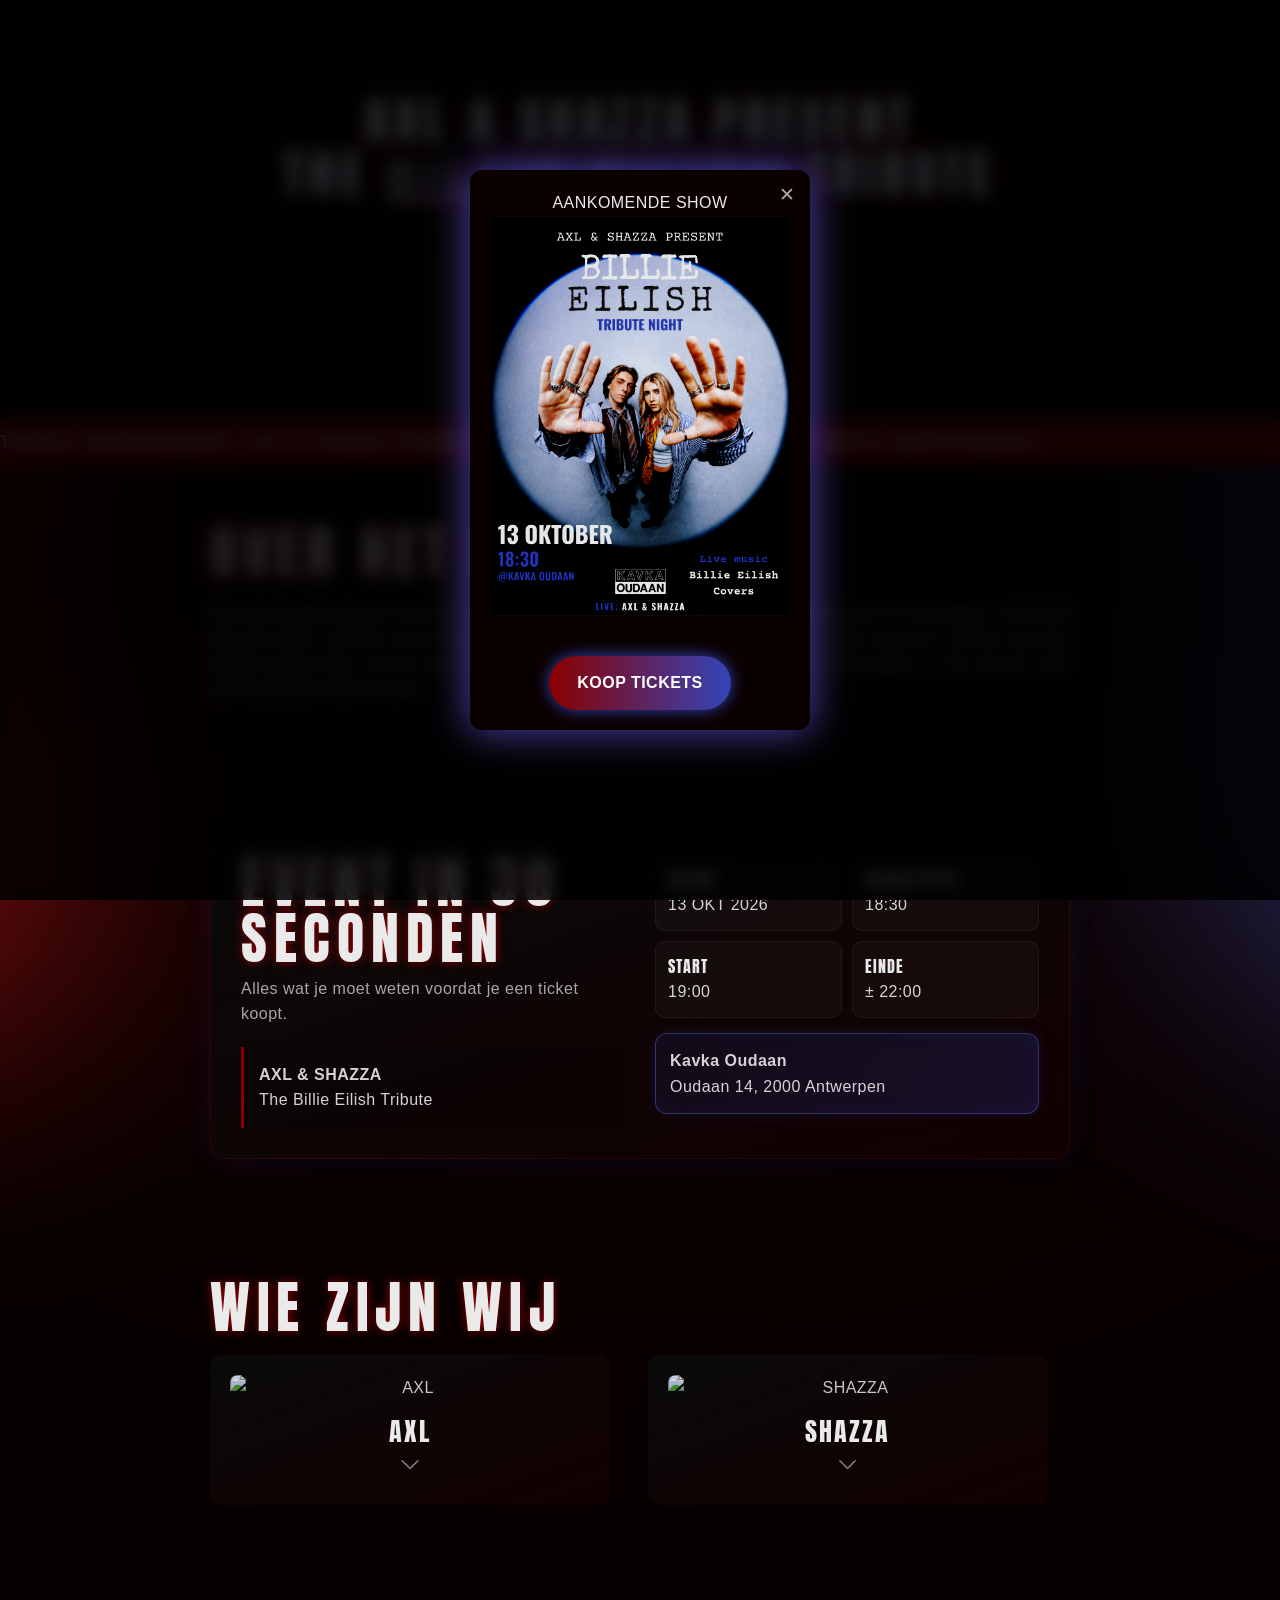
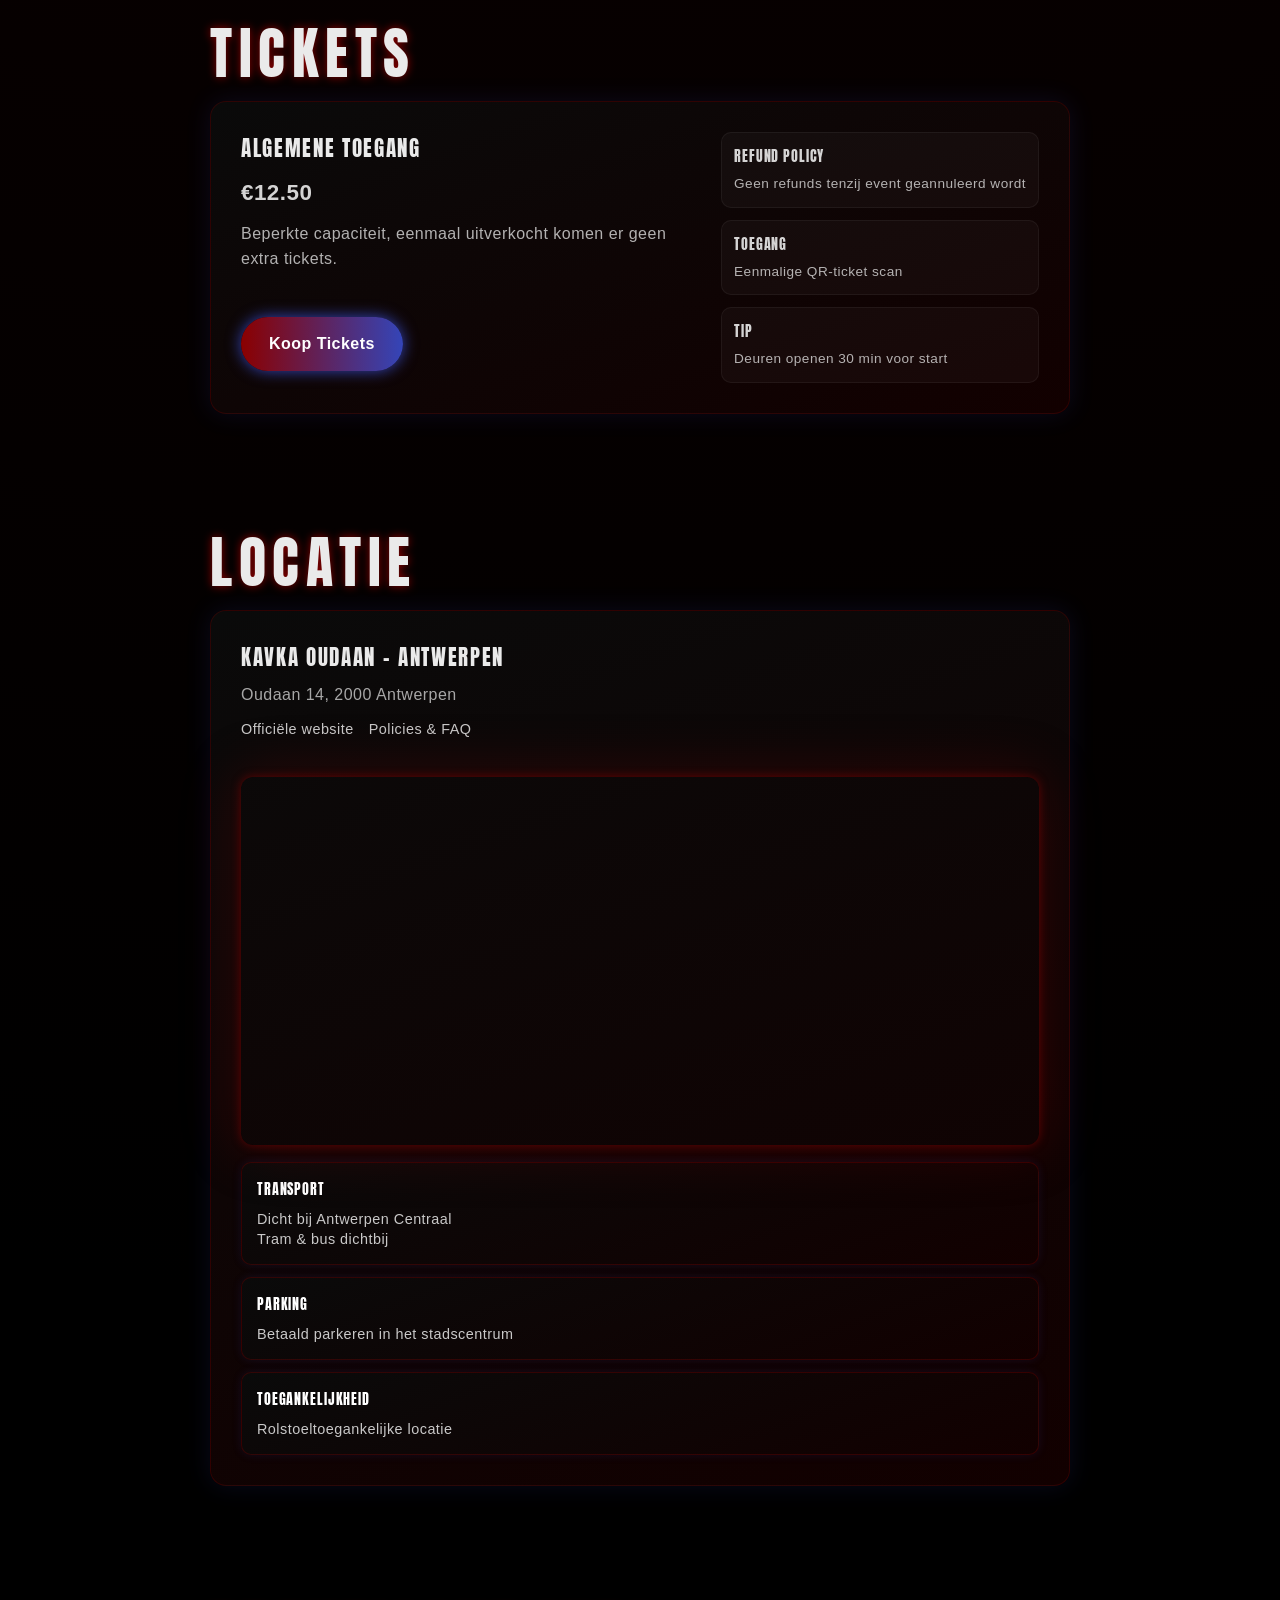
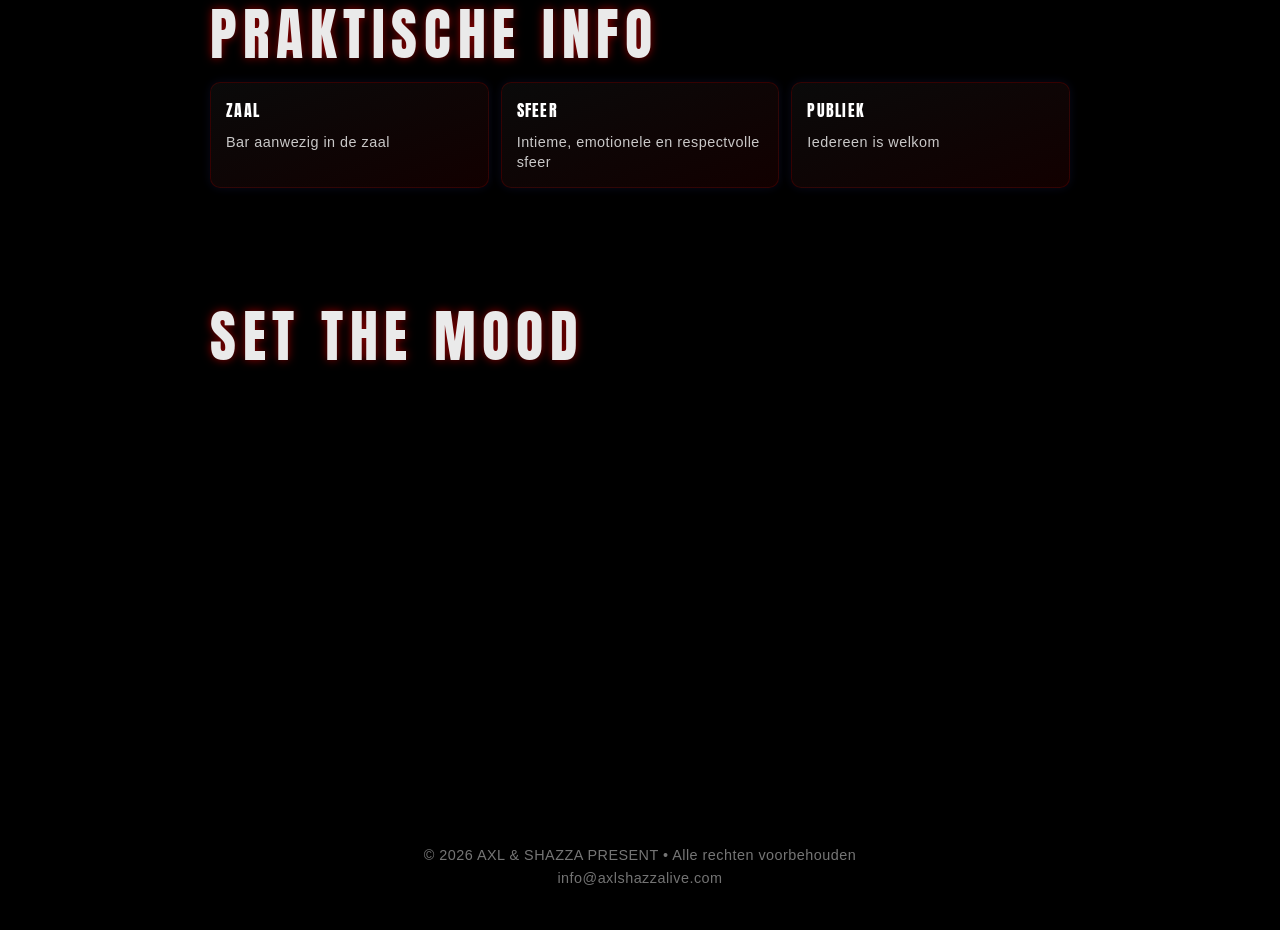
==== commit 3dcb92d0: "Ticket sale online" ====
--- a/index.html
+++ b/index.html
@@ -29,7 +29,7 @@
         <img src="assets/poster.png" alt="Event Poster">
 
         <a
-                href="#"
+                href="https://shop.stamhoofd.be/axlshazzalive"
                 class="cta-button"
                 onclick="closePopup()"
                 data-i18n="buyTicketsPopup">
@@ -62,7 +62,7 @@
     <a
             data-i18n="buyTickets"
             class="cta-button"
-            href="#">
+            href="https://shop.stamhoofd.be/axlshazzalive">
 
     </a>
 
@@ -365,51 +365,51 @@
             </p>
 
             <a class="cta-button"
-               href="#"
+               href="https://shop.stamhoofd.be/axlshazzalive"
                data-i18n="buyTickets">
             </a>
 
         </div>
 
-        <!--        <div class="tickets-side">-->
-
-        <!--            <div class="ticket-info">-->
-
-        <!--                <h4 data-i18n="refundTitle">-->
-        <!--                    Refund policy-->
-        <!--                </h4>-->
-
-        <!--                <p data-i18n="refundText">-->
-        <!--                    Geen refunds tenzij event geannuleerd wordt-->
-        <!--                </p>-->
-
-        <!--            </div>-->
-
-        <!--            <div class="ticket-info">-->
-
-        <!--                <h4 data-i18n="entryTitle">-->
-        <!--                    Toegang-->
-        <!--                </h4>-->
-
-        <!--                <p data-i18n="entryText">-->
-        <!--                    Eenmalige QR-ticket scan-->
-        <!--                </p>-->
-
-        <!--            </div>-->
-
-        <!--            <div class="ticket-info">-->
-
-        <!--                <h4 data-i18n="tipTitle">-->
-        <!--                    Tip-->
-        <!--                </h4>-->
-
-        <!--                <p data-i18n="tipText">-->
-        <!--                    Deuren openen 30 min voor start-->
-        <!--                </p>-->
-
-        <!--            </div>-->
-
-        <!--        </div>-->
+                <div class="tickets-side">
+
+                    <div class="ticket-info">
+
+                        <h4 data-i18n="refundTitle">
+                            Refund policy
+                        </h4>
+
+                        <p data-i18n="refundText">
+                            Geen refunds tenzij event geannuleerd wordt
+                        </p>
+
+                    </div>
+
+                    <div class="ticket-info">
+
+                        <h4 data-i18n="entryTitle">
+                            Toegang
+                        </h4>
+
+                        <p data-i18n="entryText">
+                            Eenmalige QR-ticket scan
+                        </p>
+
+                    </div>
+
+                    <div class="ticket-info">
+
+                        <h4 data-i18n="tipTitle">
+                            Tip
+                        </h4>
+
+                        <p data-i18n="tipText">
+                            Deuren openen 30 min voor start
+                        </p>
+
+                    </div>
+
+                </div>
 
     </div>
 
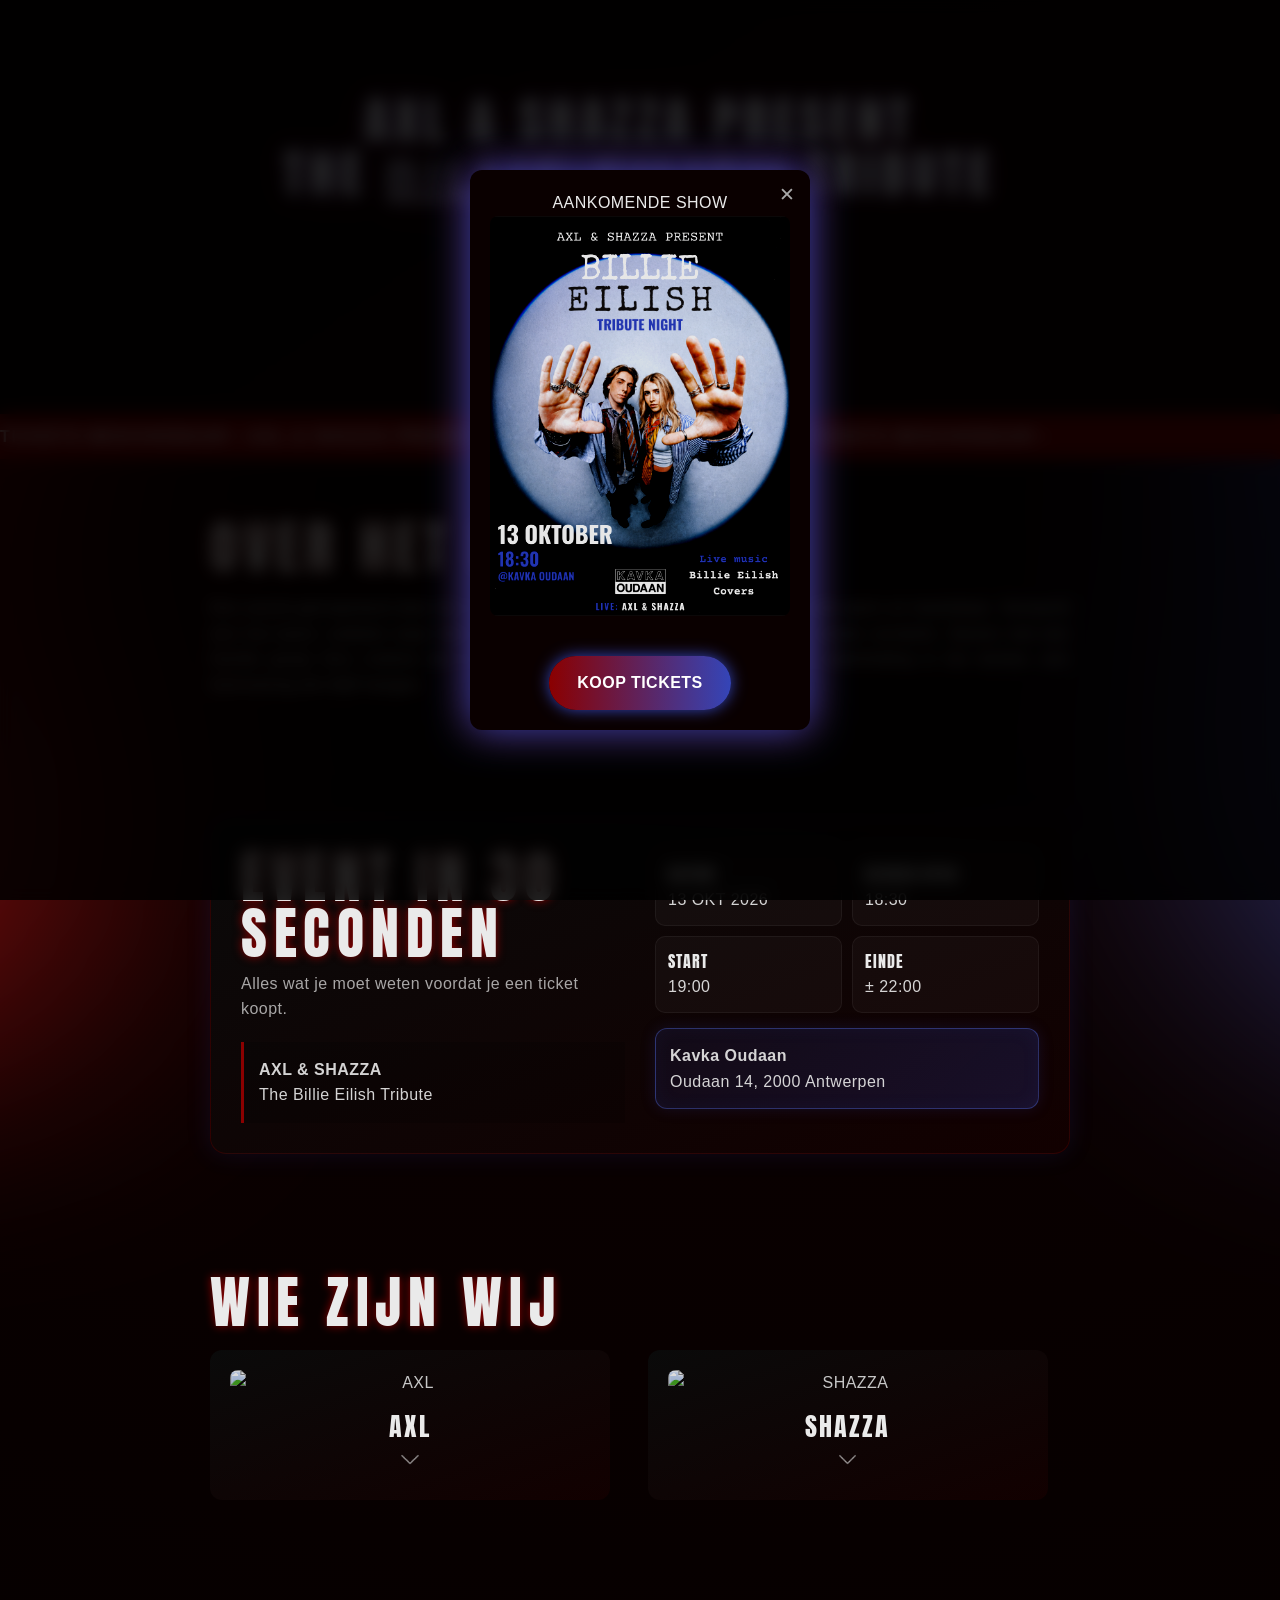
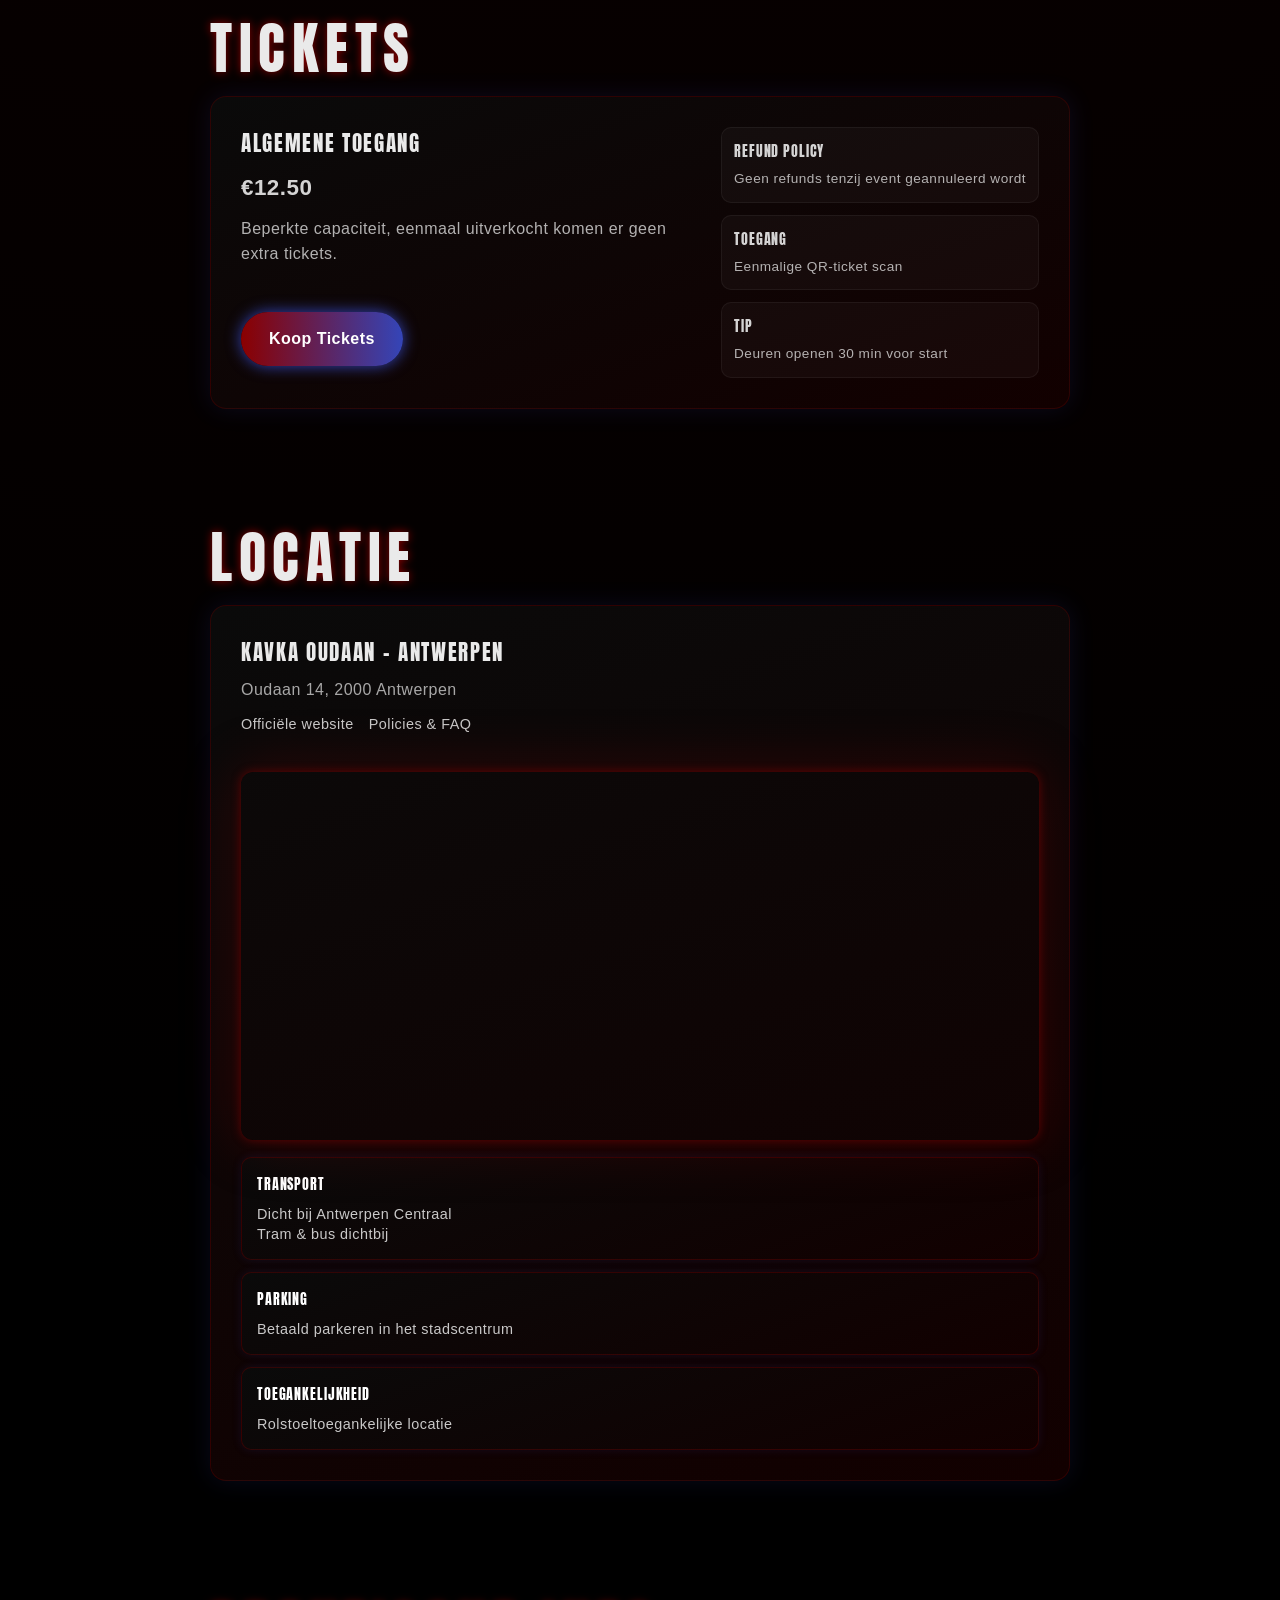
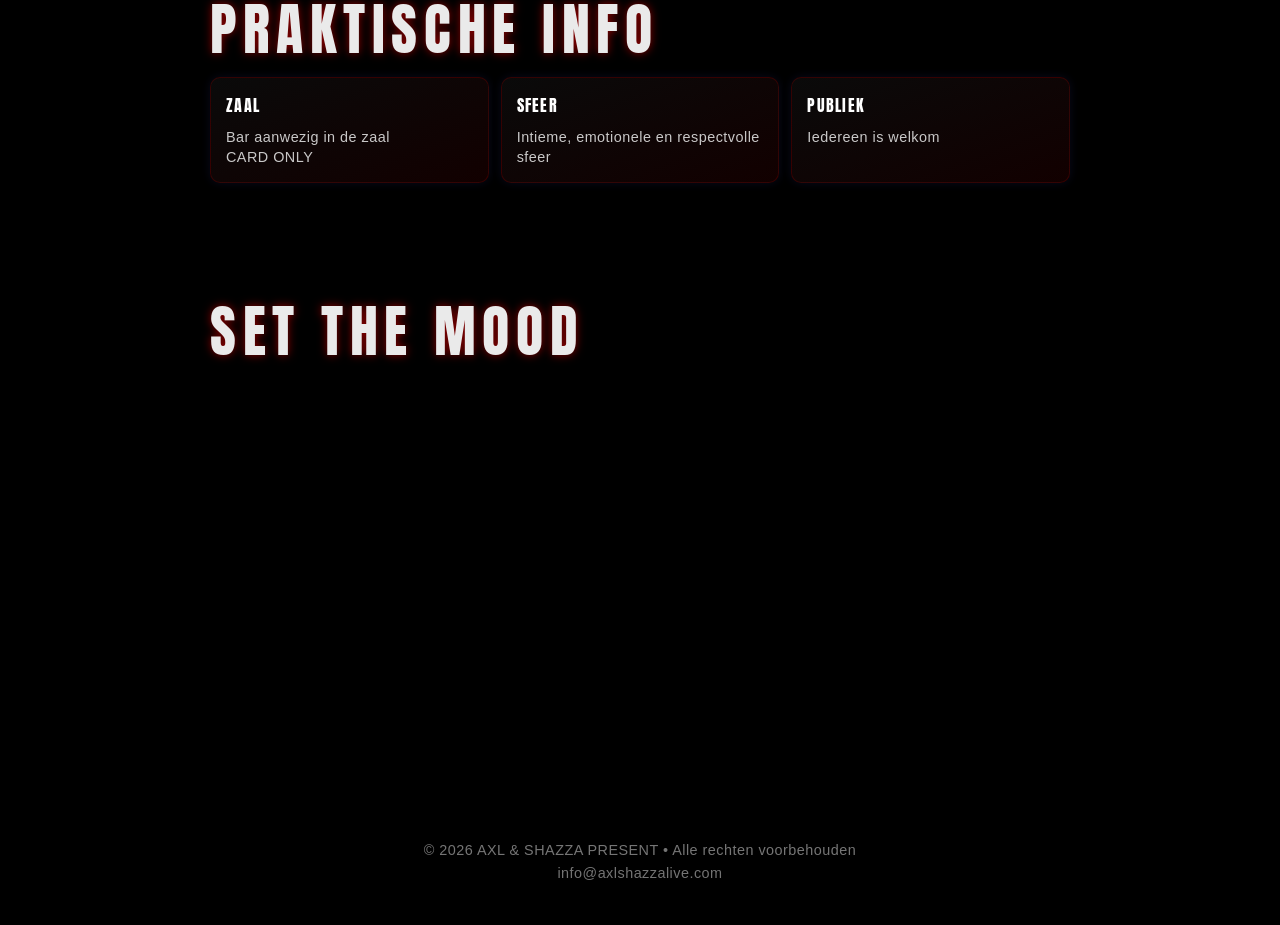
==== commit b626842d: "Tiktok link + bar info" ====
--- a/index.html
+++ b/index.html
@@ -65,6 +65,13 @@
             href="https://shop.stamhoofd.be/axlshazzalive">
 
     </a>
+
+    <div class="tiktok-link">
+        <a href="https://axlshazzalive.com">
+            <img class="tiktok-logo" src="./assets/tiktok_logo.png" alt="TikTok">
+            <span>TikTok</span>
+        </a>
+    </div>
 
     <div class="language-switcher">
         <button class="lang-btn active" onclick="setLanguage('nl')">NL</button>
@@ -371,45 +378,45 @@
 
         </div>
 
-                <div class="tickets-side">
-
-                    <div class="ticket-info">
-
-                        <h4 data-i18n="refundTitle">
-                            Refund policy
-                        </h4>
-
-                        <p data-i18n="refundText">
-                            Geen refunds tenzij event geannuleerd wordt
-                        </p>
-
-                    </div>
-
-                    <div class="ticket-info">
-
-                        <h4 data-i18n="entryTitle">
-                            Toegang
-                        </h4>
-
-                        <p data-i18n="entryText">
-                            Eenmalige QR-ticket scan
-                        </p>
-
-                    </div>
-
-                    <div class="ticket-info">
-
-                        <h4 data-i18n="tipTitle">
-                            Tip
-                        </h4>
-
-                        <p data-i18n="tipText">
-                            Deuren openen 30 min voor start
-                        </p>
-
-                    </div>
-
-                </div>
+        <div class="tickets-side">
+
+            <div class="ticket-info">
+
+                <h4 data-i18n="refundTitle">
+                    Refund policy
+                </h4>
+
+                <p data-i18n="refundText">
+                    Geen refunds tenzij event geannuleerd wordt
+                </p>
+
+            </div>
+
+            <div class="ticket-info">
+
+                <h4 data-i18n="entryTitle">
+                    Toegang
+                </h4>
+
+                <p data-i18n="entryText">
+                    Eenmalige QR-ticket scan
+                </p>
+
+            </div>
+
+            <div class="ticket-info">
+
+                <h4 data-i18n="tipTitle">
+                    Tip
+                </h4>
+
+                <p data-i18n="tipText">
+                    Deuren openen 30 min voor start
+                </p>
+
+            </div>
+
+        </div>
 
     </div>
 
@@ -528,7 +535,7 @@
             </h3>
 
             <p data-i18n="insideText">
-                Bar aanwezig in de zaal
+                Bar aanwezig in de zaal - CARD ONLY
             </p>
 
         </div>
@@ -578,7 +585,7 @@
 
 
 <!-- FOOTER -->
-<footer >
+<footer>
     <div data-i18n="footerText">
         © 2026 AXL & SHAZZA PRESENT —
         Alle rechten voorbehouden
--- a/index.css
+++ b/index.css
@@ -153,7 +153,7 @@
 header {
     background: linear-gradient(145deg, #0a0000, #120000);
     color: white;
-    padding: 100px 20px;
+    padding: 100px 20px 40px;
     text-align: center;
     position: relative;
 }
@@ -179,6 +179,54 @@
     }
     100% {
         opacity: 1;
+    }
+}
+
+/* TikTok link */
+.tiktok-link a {
+    display: inline-flex;
+    align-items: center;
+    gap: 6px;
+    color: var(--text);
+    text-decoration: none;
+    font-size: 1.2rem;
+    white-space: nowrap;
+    position: relative;
+    margin-top:20px;
+    left:-5px;
+}
+
+/* Rood lijntje bij hover */
+.tiktok-link a::after {
+    content: "";
+    position: absolute;
+    left: 0;
+    bottom: -4px;
+    width: 0;
+    height: 2px;
+    background: #ff0000;
+    transition: width 0.3s ease;
+}
+
+.tiktok-link a:hover::after {
+    width: 100%;
+}
+
+.tiktok-logo {
+    width: 35px;
+    height: 35px;
+    object-fit: contain;
+    flex-shrink: 0;
+}
+
+@media (max-width: 768px) {
+    .tiktok-link a {
+        font-size: 1rem;
+    }
+
+    .tiktok-logo {
+        width: 30px;
+        height: 30px;
     }
 }
 
@@ -1125,7 +1173,7 @@
 
     /*  Header: less padding, smaller title, more air  */
     header {
-        padding: 60px 24px 50px;
+        padding: 60px 24px 25px;
     }
 
     header h1 {
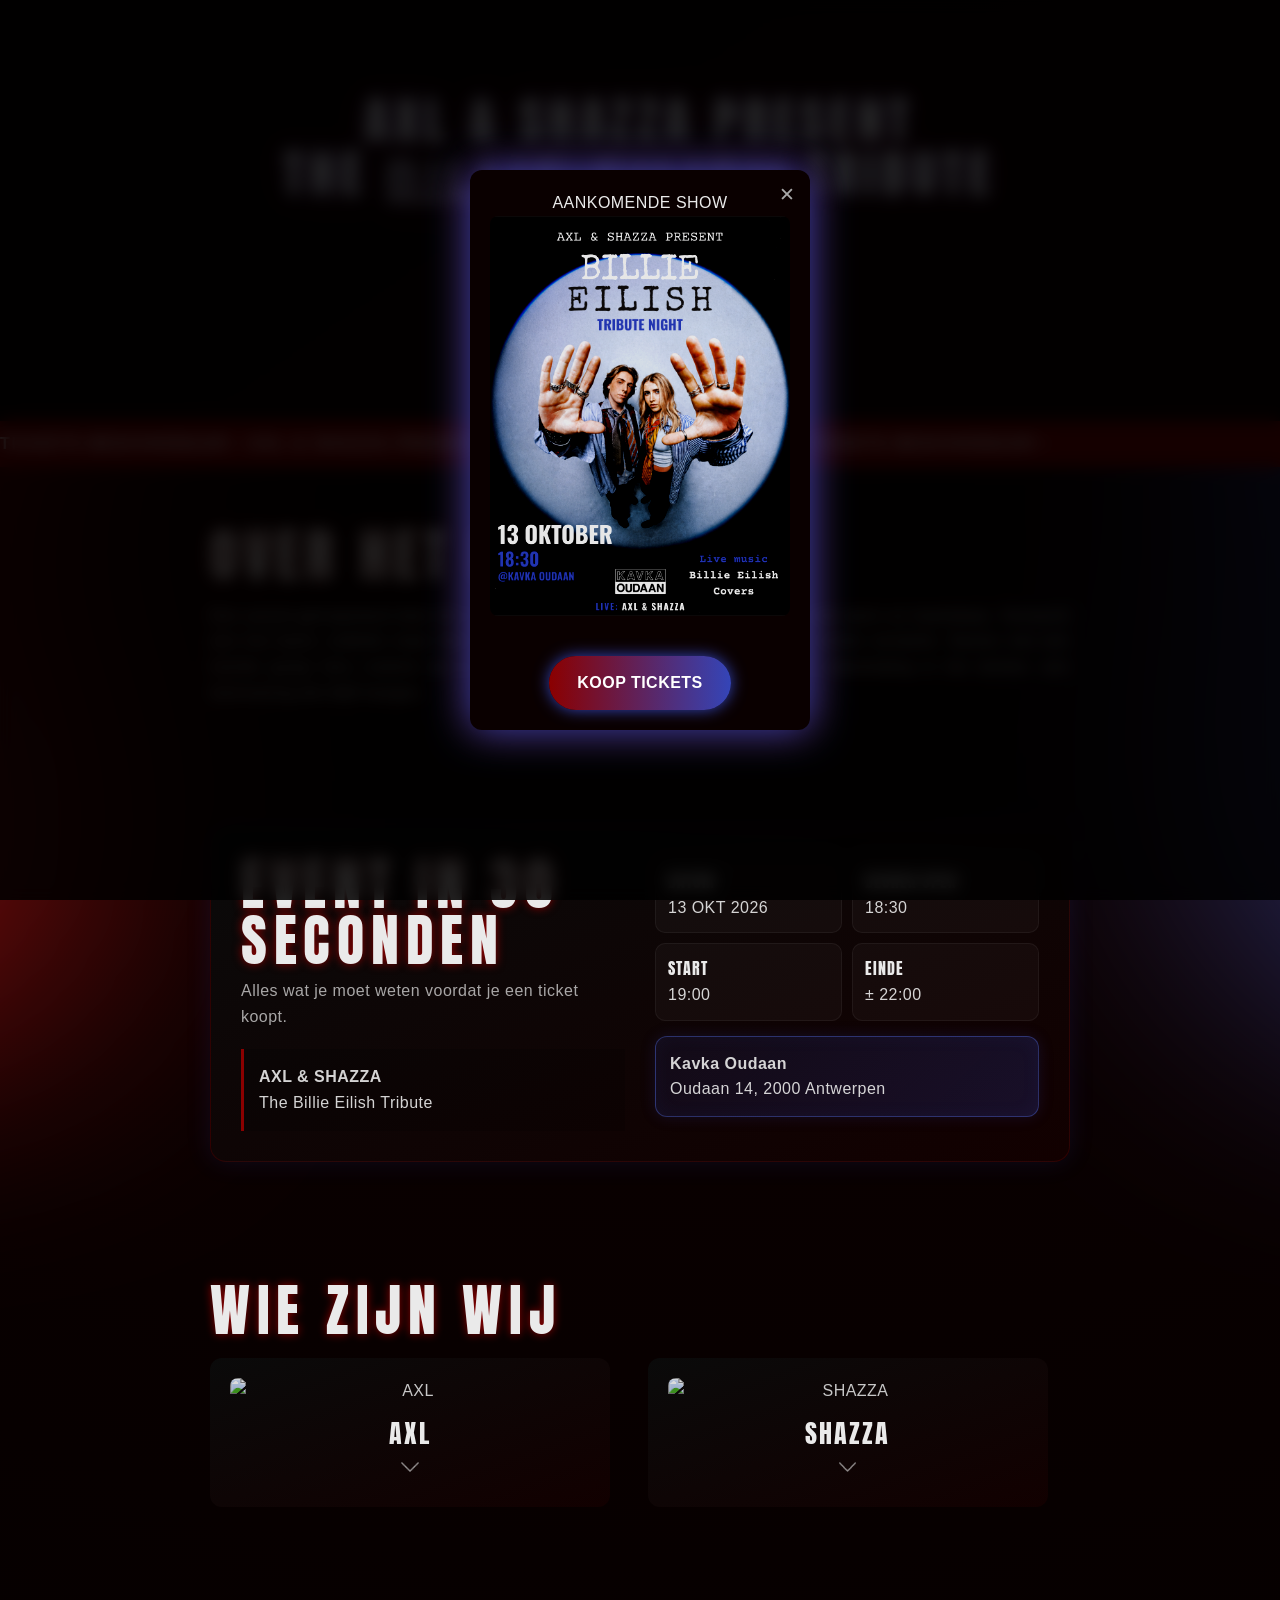
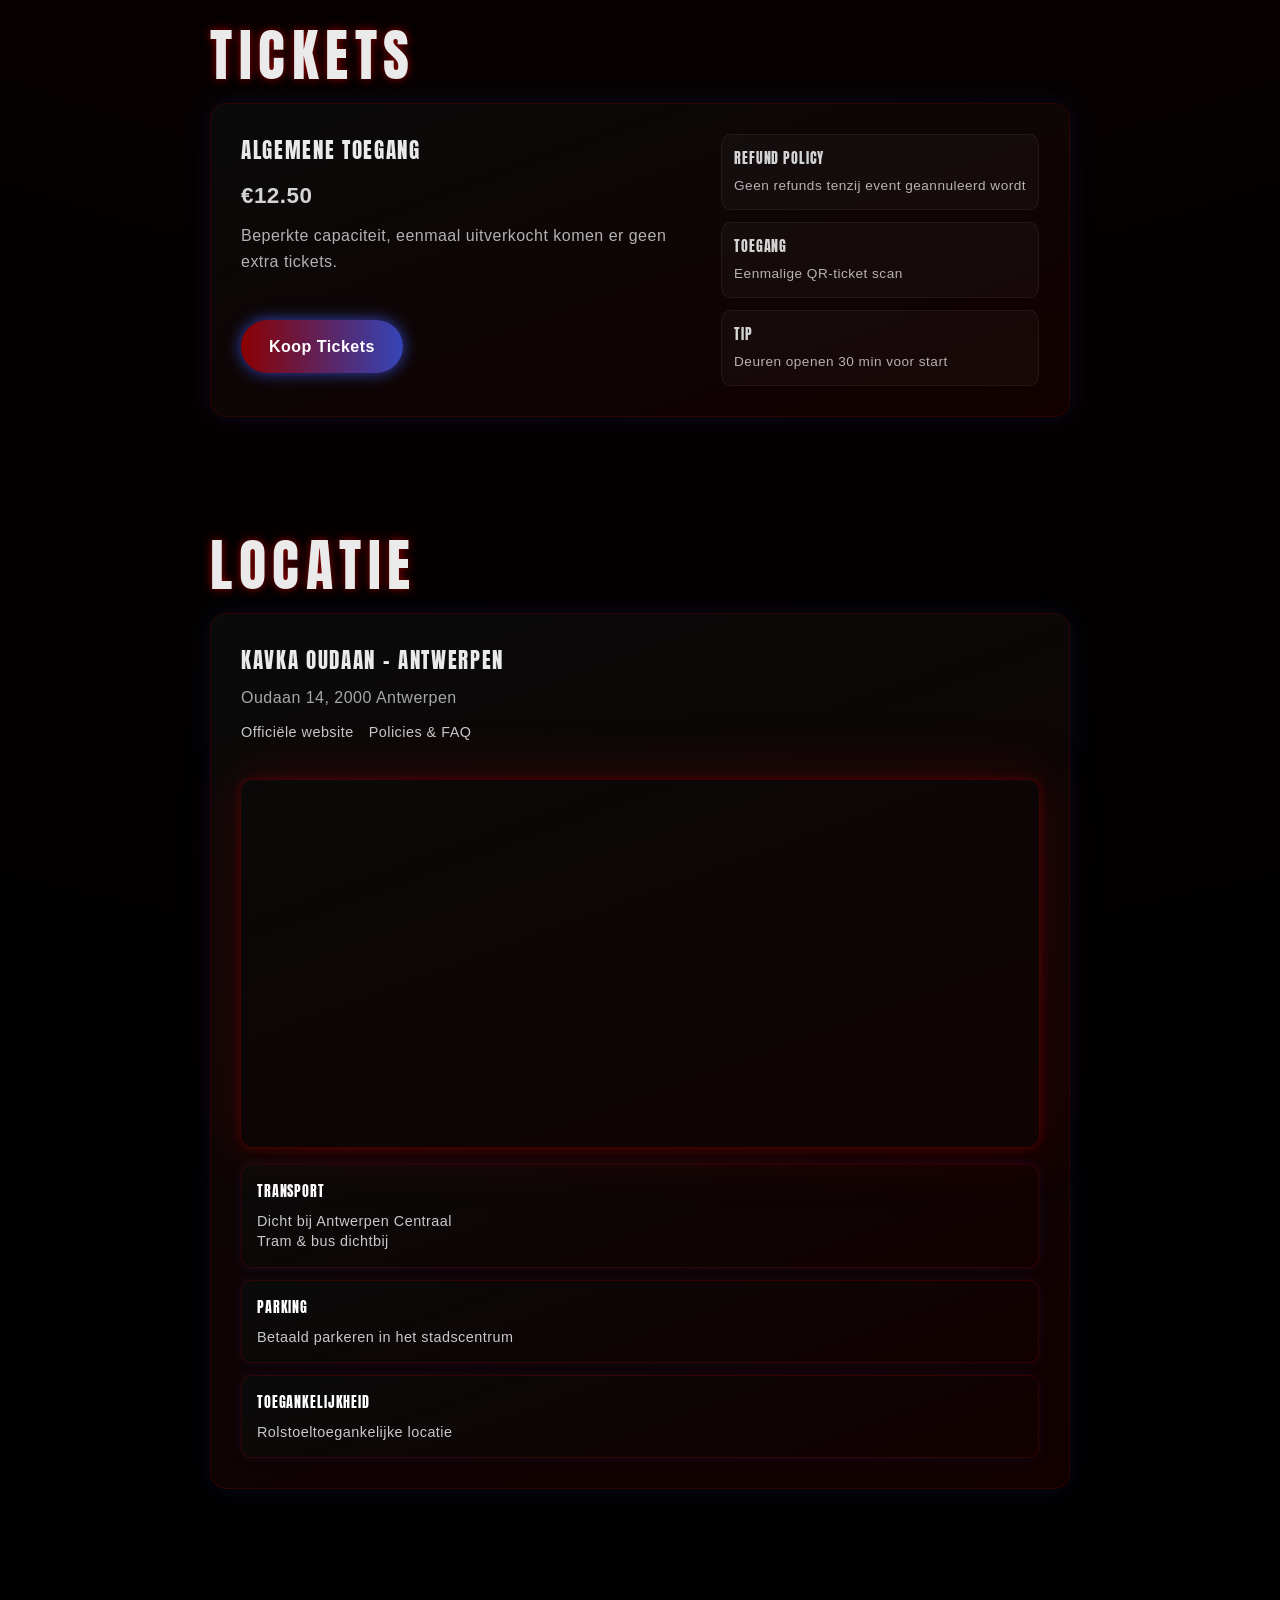
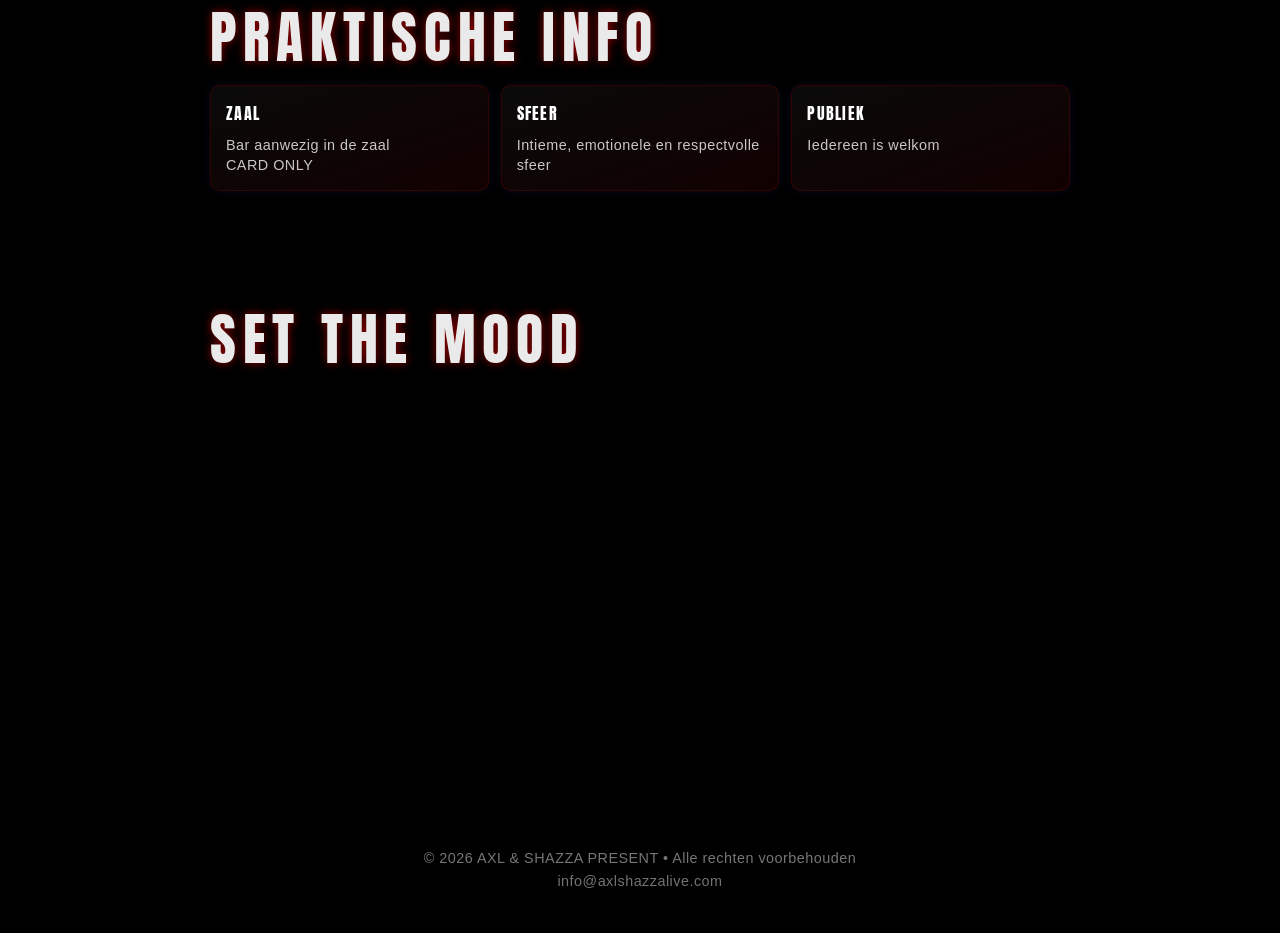
==== commit 100ed563: "link to tiktok" ====
--- a/index.html
+++ b/index.html
@@ -67,7 +67,7 @@
     </a>
 
     <div class="tiktok-link">
-        <a href="https://axlshazzalive.com">
+        <a href="https://www.tiktok.com/@axlshazzalive">
             <img class="tiktok-logo" src="./assets/tiktok_logo.png" alt="TikTok">
             <span>TikTok</span>
         </a>
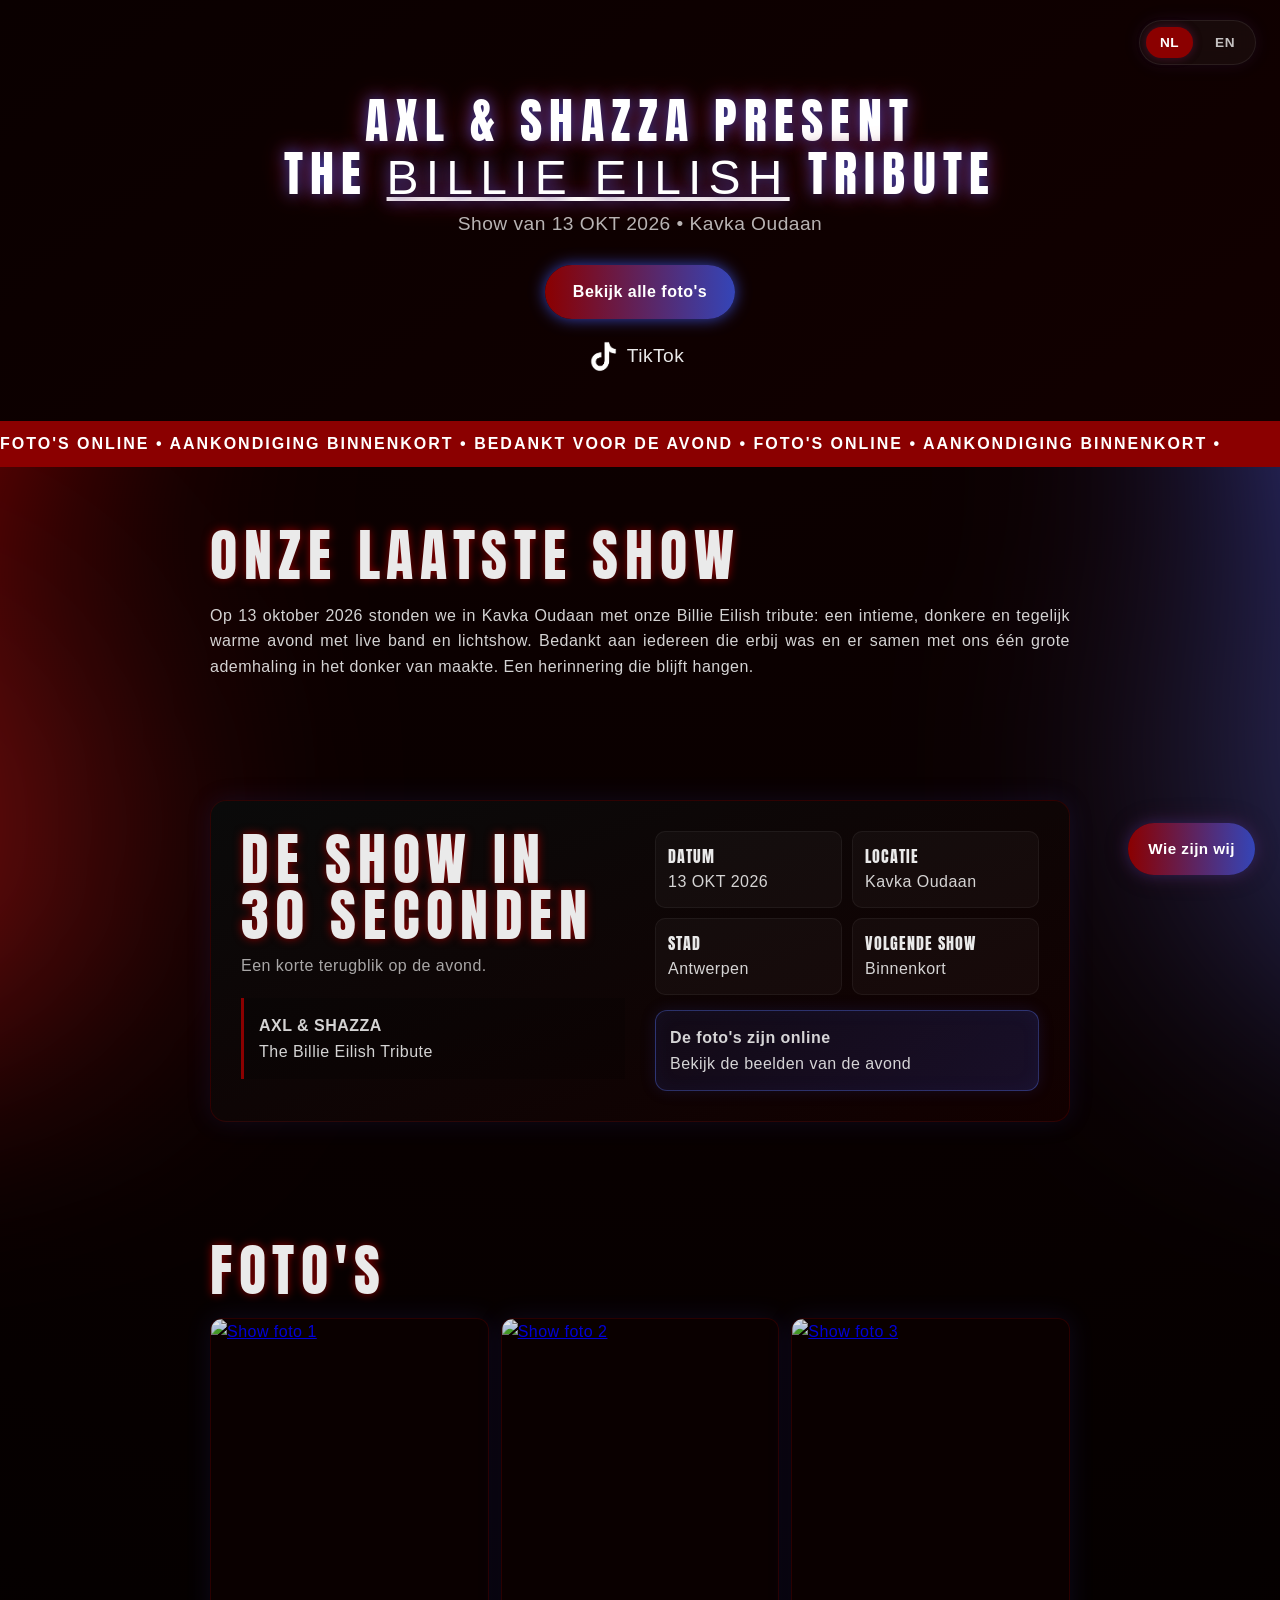
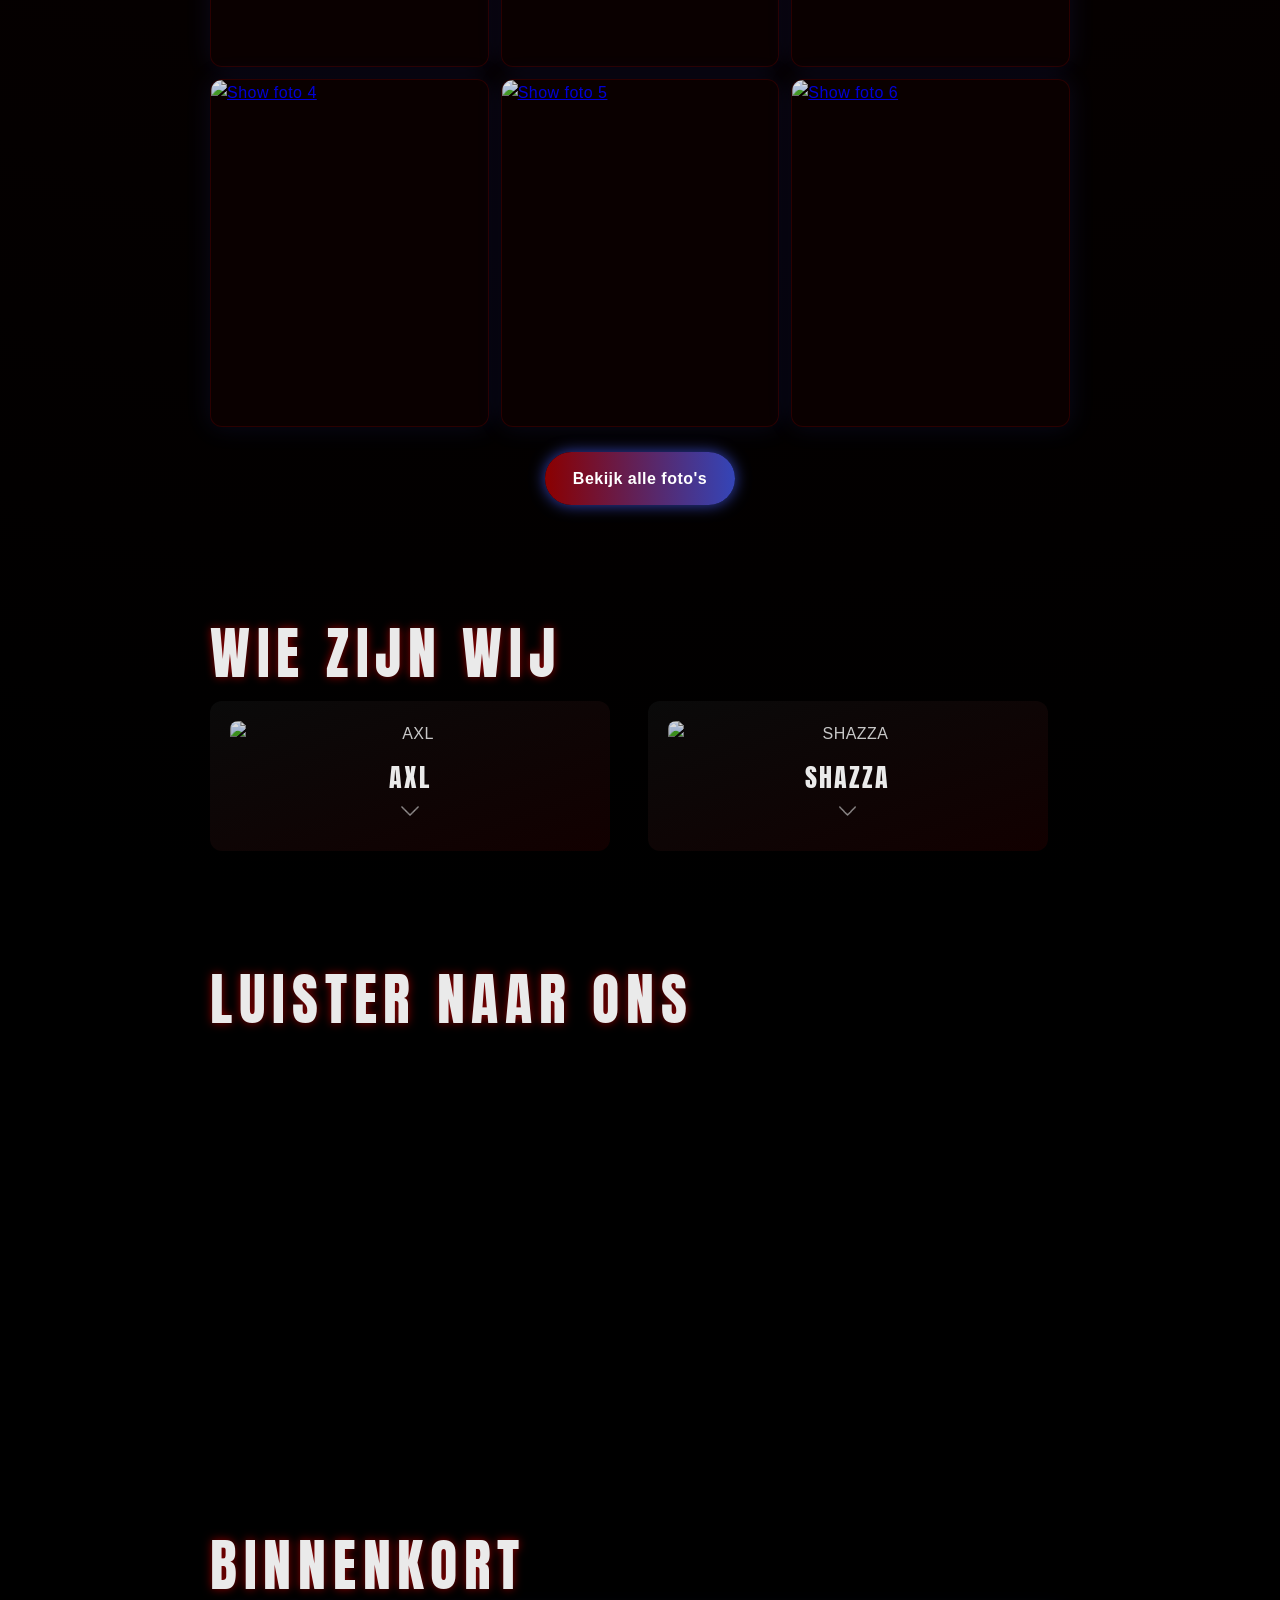
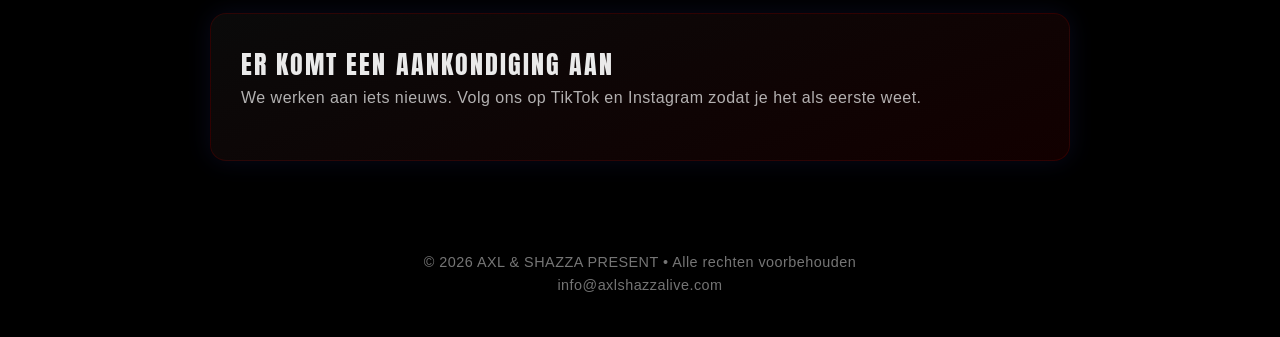
==== commit 8ff0f91b: "First version" ====
--- a/index.html
+++ b/index.html
@@ -18,53 +18,15 @@
 
 <body>
 
-<!-- POPUP -->
-<div id="popup" class="popup">
-    <div class="popup-content">
-
-        <span data-i18n="popupTitle">
-            AANKOMENDE SHOW
-        </span>
-
-        <img src="assets/poster.png" alt="Event Poster">
-
-        <a
-                href="https://shop.stamhoofd.be/axlshazzalive"
-                class="cta-button"
-                onclick="closePopup()"
-                data-i18n="buyTicketsPopup">
-
-            BUY TICKETS NOW
-
-        </a>
-
-        <span class="close" onclick="closePopup()">✕</span>
-
-    </div>
-</div>
-
-
 <!-- HEADER -->
 <header>
 
-    <h1 data-i18n="headerTitle1">
-        AXL & SHAZZA PRESENT
-    </h1>
-
-    <h1 data-i18n="headerTitle2">
-        THE BILLIE EILISH TRIBUTE
-    </h1>
-
-    <p data-i18n="eventDate">
-        13 OKT 2026 • Kavka Oudaan
-    </p>
-
-    <a
-            data-i18n="buyTickets"
-            class="cta-button"
-            href="https://shop.stamhoofd.be/axlshazzalive">
-
-    </a>
+    <h1 data-i18n="headerTitle1">AXL & SHAZZA PRESENT</h1>
+    <h1 data-i18n="headerTitle2">THE BILLIE EILISH TRIBUTE</h1>
+
+    <p data-i18n="eventDate">13 OKT 2026 • Kavka Oudaan</p>
+
+    <a data-i18n="viewPhotos" class="cta-button" href="photos.html"></a>
 
     <div class="tiktok-link">
         <a href="https://www.tiktok.com/@axlshazzalive">
@@ -83,40 +45,25 @@
 
 <!-- ANNOUNCEMENT BAR -->
 <div class="announcement-bar">
-    <div class="announcement-track" data-i18n="announcementBar">
-    </div>
+    <div class="announcement-track" data-i18n="announcementBar"></div>
 </div>
 
 
-<!-- ABOUT SECTION -->
+<!-- LAST SHOW -->
 <section>
 
-    <h2 data-i18n="aboutTitle">
-        Over het event
-    </h2>
+    <h2 data-i18n="aboutTitle">Onze laatste show</h2>
 
     <div class="about-text">
 
         <p data-i18n="aboutText" style="text-align: justify;">
-
-            Een avond geïnspireerd door de wereld van Billie Eilish:
-            intiem, donker en tegelijk warm en kwetsbaar.
-            Verwacht een live band, subtiele maar intense lichtshows
-            en een performance die elke emotie versterkt.
-            Samen met een hechte groep fans creëren we een gedeeld moment
-            dat voelt als één grote ademhaling in het donker,
-            een herinnering die blijft hangen.
-
+            Op 13 oktober 2026 stonden we in Kavka Oudaan met onze Billie Eilish tribute:
+            een intieme, donkere en tegelijk warme avond met live band en lichtshow.
+            Bedankt aan iedereen die erbij was en er samen met ons één grote ademhaling
+            in het donker van maakte. Een herinnering die blijft hangen.
         </p>
 
-        <button
-                class="read-more-btn"
-                id="readMoreBtn"
-                data-i18n="readMore">
-
-            Lees meer
-
-        </button>
+        <button class="read-more-btn" id="readMoreBtn" data-i18n="readMore">Lees meer</button>
 
     </div>
 
@@ -130,20 +77,13 @@
 
         <div class="panel-left hero-left">
 
-            <h2 data-i18n="quickInfoTitle">
-                Event in 30 seconden
-            </h2>
-
-            <p class="sub" data-i18n="quickInfoSub">
-                Alles wat je moet weten voordat je een ticket koopt.
-            </p>
+            <h2 data-i18n="quickInfoTitle">De show in 30 seconden</h2>
+
+            <p class="sub" data-i18n="quickInfoSub">Een korte terugblik op de avond.</p>
 
             <div class="hero-highlight">
                 <p><strong>AXL & SHAZZA</strong></p>
-
-                <p data-i18n="tributeText">
-                    The Billie Eilish Tribute
-                </p>
+                <p data-i18n="tributeText">The Billie Eilish Tribute</p>
             </div>
 
         </div>
@@ -158,40 +98,52 @@
                 </div>
 
                 <div>
-                    <h4 data-i18n="doorsLabel">Deuren Open</h4>
-                    <p>18:30</p>
+                    <h4 data-i18n="venueLabel">Locatie</h4>
+                    <p>Kavka Oudaan</p>
                 </div>
 
                 <div>
-                    <h4 data-i18n="startLabel">Start</h4>
-                    <p>19:00</p>
+                    <h4 data-i18n="cityLabel">Stad</h4>
+                    <p data-i18n="cityValue">Antwerpen</p>
                 </div>
 
                 <div>
-                    <h4 data-i18n="endLabel">Einde</h4>
-                    <p>± 22:00</p>
+                    <h4 data-i18n="nextLabel">Volgende show</h4>
+                    <p data-i18n="nextValue">Binnenkort</p>
                 </div>
 
             </div>
 
-            <a href="#location" class="hero-location-link">
-
+            <a href="#photos" class="hero-location-link">
                 <div class="hero-location">
-
-                    <p>
-                        <strong>Kavka Oudaan</strong>
-                    </p>
-
-                    <p data-i18n="venueAddress">
-                        Oudaan 14, 2000 Antwerpen
-                    </p>
-
-                </div>
-
+                    <p><strong data-i18n="photosHighlight">De foto's zijn online</strong></p>
+                    <p data-i18n="photosHighlightSub">Bekijk de beelden van de avond</p>
+                </div>
             </a>
 
         </div>
 
+    </div>
+
+</section>
+
+
+<!-- PHOTOS -->
+<section id="photos">
+
+    <h2 data-i18n="photosTitle">Foto's</h2>
+
+    <div class="photo-grid">
+        <a href="photos.html" class="photo-item"><img src="assets/photos/show-1.jpg" alt="Show foto 1" loading="lazy"></a>
+        <a href="photos.html" class="photo-item"><img src="assets/photos/show-2.jpg" alt="Show foto 2" loading="lazy"></a>
+        <a href="photos.html" class="photo-item"><img src="assets/photos/show-3.jpg" alt="Show foto 3" loading="lazy"></a>
+        <a href="photos.html" class="photo-item"><img src="assets/photos/show-4.jpg" alt="Show foto 4" loading="lazy"></a>
+        <a href="photos.html" class="photo-item"><img src="assets/photos/show-5.jpg" alt="Show foto 5" loading="lazy"></a>
+        <a href="photos.html" class="photo-item"><img src="assets/photos/show-6.jpg" alt="Show foto 6" loading="lazy"></a>
+    </div>
+
+    <div class="center-row">
+        <a class="cta-button" href="photos.html" data-i18n="viewPhotos"></a>
     </div>
 
 </section>
@@ -200,9 +152,7 @@
 <!-- ARTISTS -->
 <section id="artists">
 
-    <h2 data-i18n="artistsTitle">
-        Wie zijn wij
-    </h2>
+    <h2 data-i18n="artistsTitle">Wie zijn wij</h2>
 
     <div class="lineup">
 
@@ -224,45 +174,33 @@
                     <a class="ig-badge"
                        href="https://www.instagram.com/axl.officialmusic/"
                        target="_blank">
-
-                        <img src="https://cdn-icons-png.flaticon.com/512/174/174855.png"
-                             alt="instagram">
-
+                        <img src="https://cdn-icons-png.flaticon.com/512/174/174855.png" alt="instagram">
                         @axl.officialmusic
-
                     </a>
 
                     <br>
                     <a class="ig-badge"
                        href="https://axl-music.com/"
                        target="_blank">
-
-                        <img src="https://axl-music.com/wp-content/uploads/2025/09/cropped-logoaxl.png?w=32"
-                             alt="website">
-
+                        <img src="https://axl-music.com/wp-content/uploads/2025/09/cropped-logoaxl.png?w=32" alt="website">
                         axl-music.com
-
                     </a>
 
                 </div>
 
                 <div class="tags">
-
                     <span data-i18n="tagEmotional">Emotioneel</span>
                     <span data-i18n="tagAtmospheric">Atmosferisch</span>
                     <span data-i18n="tagReflection">Zelfreflectie</span>
                     <span data-i18n="tagCommunity">Verbinding</span>
-
                 </div>
 
                 <div class="divider"></div>
 
                 <p data-i18n="axlDescription" style="text-align: justify;">
-
                     AXL maakt emotionele, atmosferische muziek
                     waarin persoonlijke groei en innerlijke strijd
                     samenkomen tot een gevoel van verbinding.
-
                 </p>
                 <iframe style="border-radius:12px"
                         src="https://open.spotify.com/embed/artist/4j5gqj7ZoBb9W6IhiIrGa8?utm_source=generator&theme=0"
@@ -291,43 +229,31 @@
                 <a class="ig-badge"
                    href="https://www.instagram.com/shazza_official/"
                    target="_blank">
-
-                    <img src="https://cdn-icons-png.flaticon.com/512/174/174855.png"
-                         alt="instagram">
-
+                    <img src="https://cdn-icons-png.flaticon.com/512/174/174855.png" alt="instagram">
                     @shazza_official
-
                 </a>
                 <br>
 
                 <a class="ig-badge"
                    href="https://shazzaofficialmusic.com/"
                    target="_blank">
-
-                    <img src="https://framerusercontent.com/images/d59043T3pi7XOwz8UuSb9eVFxs.jpg"
-                         alt="website">
-
+                    <img src="https://framerusercontent.com/images/d59043T3pi7XOwz8UuSb9eVFxs.jpg" alt="website">
                     shazzaofficialmusic.com
-
                 </a>
 
                 <div class="tags">
-
                     <span data-i18n="tagEmotional">Emotioneel</span>
                     <span data-i18n="tagPop">Pop</span>
                     <span data-i18n="tagVulnerable">Kwetsbaar</span>
                     <span data-i18n="tagAuthentic">Authentiek</span>
-
                 </div>
 
                 <div class="divider"></div>
 
                 <p data-i18n="shazzaDescription" style="text-align: justify;">
-
                     SHAZZA maakt popmuziek en covers
                     die kwetsbaarheid omzetten
                     in herkenbare verhalen.
-
                 </p>
                 <iframe style="border-radius:12px"
                         src="https://open.spotify.com/embed/artist/3XjfsUZKcn4jQNlfxdZPBQ?utm_source=generator&theme=0"
@@ -344,296 +270,49 @@
 </section>
 
 
-<!-- TICKETS -->
-<section id="tickets" class="tickets-section">
-
-    <h2 data-i18n="ticketsTitle">
-        Tickets
-    </h2>
-
-    <div class="panel-card tickets-card">
-
-        <div class="tickets-main">
-
-            <h3 data-i18n="generalAdmission">
-                Algemene toegang
-            </h3>
-
-            <p class="price">
-                <strong>€12.50</strong>
+<!-- LISTEN -->
+<section id="listen">
+
+    <h2 data-i18n="listenTitle">Luister naar ons</h2>
+
+    <iframe style="border-radius:12px"
+            src="https://open.spotify.com/embed/playlist/0BkCTQKsKR96xLylJOvVbR?utm_source=generator&theme=0"
+            width="100%" height="352" frameborder="0" allowfullscreen=""
+            allow="autoplay; clipboard-write; encrypted-media; fullscreen; picture-in-picture" loading="lazy"></iframe>
+
+</section>
+
+
+<!-- COMING SOON -->
+<section id="soon">
+
+    <h2 data-i18n="soonTitle">Binnenkort</h2>
+
+    <div class="panel-card">
+        <div class="panel-left">
+            <h3 data-i18n="soonHeading">Er komt een aankondiging aan</h3>
+            <p class="note" data-i18n="soonText">
+                We werken aan iets nieuws. Volg ons op TikTok en Instagram zodat je het als eerste weet.
             </p>
-
-            <p class="note" data-i18n="ticketNote">
-
-                Beperkte capaciteit —
-                eenmaal uitverkocht komen er
-                geen extra tickets.
-
-            </p>
-
-            <a class="cta-button"
-               href="https://shop.stamhoofd.be/axlshazzalive"
-               data-i18n="buyTickets">
-            </a>
-
-        </div>
-
-        <div class="tickets-side">
-
-            <div class="ticket-info">
-
-                <h4 data-i18n="refundTitle">
-                    Refund policy
-                </h4>
-
-                <p data-i18n="refundText">
-                    Geen refunds tenzij event geannuleerd wordt
-                </p>
-
-            </div>
-
-            <div class="ticket-info">
-
-                <h4 data-i18n="entryTitle">
-                    Toegang
-                </h4>
-
-                <p data-i18n="entryText">
-                    Eenmalige QR-ticket scan
-                </p>
-
-            </div>
-
-            <div class="ticket-info">
-
-                <h4 data-i18n="tipTitle">
-                    Tip
-                </h4>
-
-                <p data-i18n="tipText">
-                    Deuren openen 30 min voor start
-                </p>
-
-            </div>
-
-        </div>
-
-    </div>
-
-</section>
-
-<!-- LOCATION -->
-<section id="location">
-
-    <h2 data-i18n="locationTitle">
-        Locatie
-    </h2>
-
-    <div class="panel-card venue-card">
-
-        <div class="panel-left venue-left">
-
-            <h3 data-i18n="venueTitle">
-                KAVKA OUDAAN - ANTWERPEN
-            </h3>
-
-            <p class="venue-sub" data-i18n="venueAddress">
-                Oudaan 14, 2000 Antwerpen
-            </p>
-
-            <div class="venue-links">
-
-                <a href="https://kavka.be/"
-                   target="_blank"
-                   data-i18n="officialWebsite">
-
-                    Officiële website
-
-                </a>
-
-                <a href="https://kavka.be/praktisch/faq/"
-                   target="_blank"
-                   data-i18n="faq">
-
-                    Policies & FAQ
-
-                </a>
-
-            </div>
-
-            <div class="venue-info-grid">
-                <div class="map-container">
-                    <iframe
-                            src="https://www.google.com/maps/embed?pb=!1m18!1m12!1m3!1d4998.372407938596!2d4.403116600000001!3d51.21564540000001!2m3!1f0!2f0!3f0!3m2!1i1024!2i768!4f13.1!3m3!1m2!1s0x47c3f6f098f36b77%3A0x44f52b58b62fbe6d!2sKavka%20Oudaan!5e0!3m2!1snl!2sus!4v1778465990048!5m2!1snl!2sus"
-                            width="600"
-                            height="450"
-                            style="border:0;"
-                            allowfullscreen=""
-                            loading="lazy"
-                            referrerpolicy="no-referrer-when-downgrade">
-                    </iframe>
-                </div>
-                <div class="info-card" style="margin-top: 20px;">
-
-                    <h4 data-i18n="transportTitle">
-                        Transport
-                    </h4>
-
-                    <p data-i18n="transportText">
-                        Dicht bij Antwerpen Centraal<br>
-                        Tram & bus dichtbij
-                    </p>
-
-                </div>
-
-                <div class="info-card">
-
-                    <h4 data-i18n="parkingTitle">
-                        Parking
-                    </h4>
-
-                    <p data-i18n="parkingText">
-                        Betaald parkeren in het stadscentrum
-                    </p>
-
-                </div>
-
-                <div class="info-card">
-
-                    <h4 data-i18n="accessibilityTitle">
-                        Toegankelijkheid
-                    </h4>
-
-                    <p data-i18n="accessibilityText">
-                        Rolstoeltoegankelijke locatie
-                    </p>
-
-                </div>
-
-            </div>
-
-        </div>
-
-    </div>
-
-</section>
-
-
-<!-- PRACTICAL INFO -->
-<section>
-
-    <h2 data-i18n="practicalInfoTitle">
-        Praktische info
-    </h2>
-
-    <div class="info-grid">
-
-        <div class="info-card">
-
-            <h3 data-i18n="insideTitle">
-                Binnen
-            </h3>
-
-            <p data-i18n="insideText">
-                Bar aanwezig in de zaal - CARD ONLY
-            </p>
-
-        </div>
-
-        <div class="info-card">
-
-            <h3 data-i18n="vibeTitle">
-                Sfeer
-            </h3>
-
-            <p data-i18n="vibeText">
-                Intieme, emotionele en respectvolle sfeer
-            </p>
-
-        </div>
-
-        <div class="info-card">
-
-            <h3 data-i18n="audienceTitle">
-                Publiek
-            </h3>
-
-            <p data-i18n="audienceText">
-                Iedereen is welkom
-            </p>
-
-        </div>
-
-    </div>
-
-</section>
-
-<!-- MOOD SECTION -->
-<section id="mood">
-
-    <h2 data-i18n="moodTitle">
-        Set The Mood
-    </h2>
-
-
-    <iframe data-testid="embed-iframe" style="border-radius:12px"
-            src="https://open.spotify.com/embed/playlist/37i9dQZF1DX6cg4h2PoN9y?utm_source=generator&theme=0&si=76a2d7421096478f"
-            width="100%" height="352" frameBorder="0" allowfullscreen=""
-            allow="autoplay; clipboard-write; encrypted-media; fullscreen; picture-in-picture" loading="lazy"></iframe>
+        </div>
+    </div>
 
 </section>
 
 
 <!-- FOOTER -->
 <footer>
-    <div data-i18n="footerText">
-        © 2026 AXL & SHAZZA PRESENT —
-        Alle rechten voorbehouden
-    </div>
+    <div data-i18n="footerText">© 2026 AXL & SHAZZA PRESENT • Alle rechten voorbehouden</div>
     <a class="ig-badge" href="mailto:info@axlshazzalive.com">info@axlshazzalive.com</a>
-
 </footer>
 
 <div class="side-glow left"></div>
 <div class="side-glow right"></div>
 
-<a
-        href="#artists"
-        class="floating-artists-btn"
-        onclick="openArtists()"
-        data-i18n="artistsTitle">
-
-    Wie zijn wij
-
-</a>
-
-<!-- MINI MUSIC BUTTON -->
-<div class="mini-music-player">
-
-    <button onclick="toggleMiniMusic()" class="mini-music-btn">
-        ♫
-    </button>
-
-    <div class="mini-music-popup">
-
-        <div class="mini-header">
-            <strong>First Impression</strong>
-
-            <button onclick="toggleMiniMusic()">
-                ✕
-            </button>
-        </div>
-
-        <iframe
-                src="https://open.spotify.com/embed/playlist/0BkCTQKsKR96xLylJOvVbR?utm_source=generator&theme=0"
-                frameborder="0"
-                allow="autoplay; clipboard-write; encrypted-media; fullscreen; picture-in-picture"
-                loading="lazy">
-        </iframe>
-
-    </div>
-
-</div>
+<a href="#artists"
+   class="floating-artists-btn"
+   onclick="openArtists()"
+   data-i18n="artistsTitle">Wie zijn wij</a>
 
 </body>
 </html>
--- a/index.css
+++ b/index.css
@@ -1390,4 +1390,47 @@
     .floating-artists-btn {
         display: none;
     }
+}
+
+/* PHOTO GRID (append to index.css) */
+.photo-grid {
+    display: grid;
+    grid-template-columns: repeat(3, 1fr);
+    gap: 12px;
+}
+
+.photo-item {
+    display: block;
+    overflow: hidden;
+    border-radius: 12px;
+    border: 1px solid var(--card-border);
+    box-shadow: var(--card-shadow);
+    aspect-ratio: 4 / 5;
+    background: #0a0000;
+}
+
+.photo-item img {
+    width: 100%;
+    height: 100%;
+    object-fit: cover;
+    display: block;
+    filter: brightness(0.85) contrast(1.15);
+    transition: transform 0.4s ease, filter 0.4s ease;
+}
+
+.photo-item:hover img {
+    transform: scale(1.06);
+    filter: brightness(1) contrast(1.1);
+}
+
+.center-row {
+    display: flex;
+    justify-content: center;
+}
+
+@media (max-width: 768px) {
+    .photo-grid {
+        grid-template-columns: repeat(2, 1fr);
+        gap: 8px;
+    }
 }
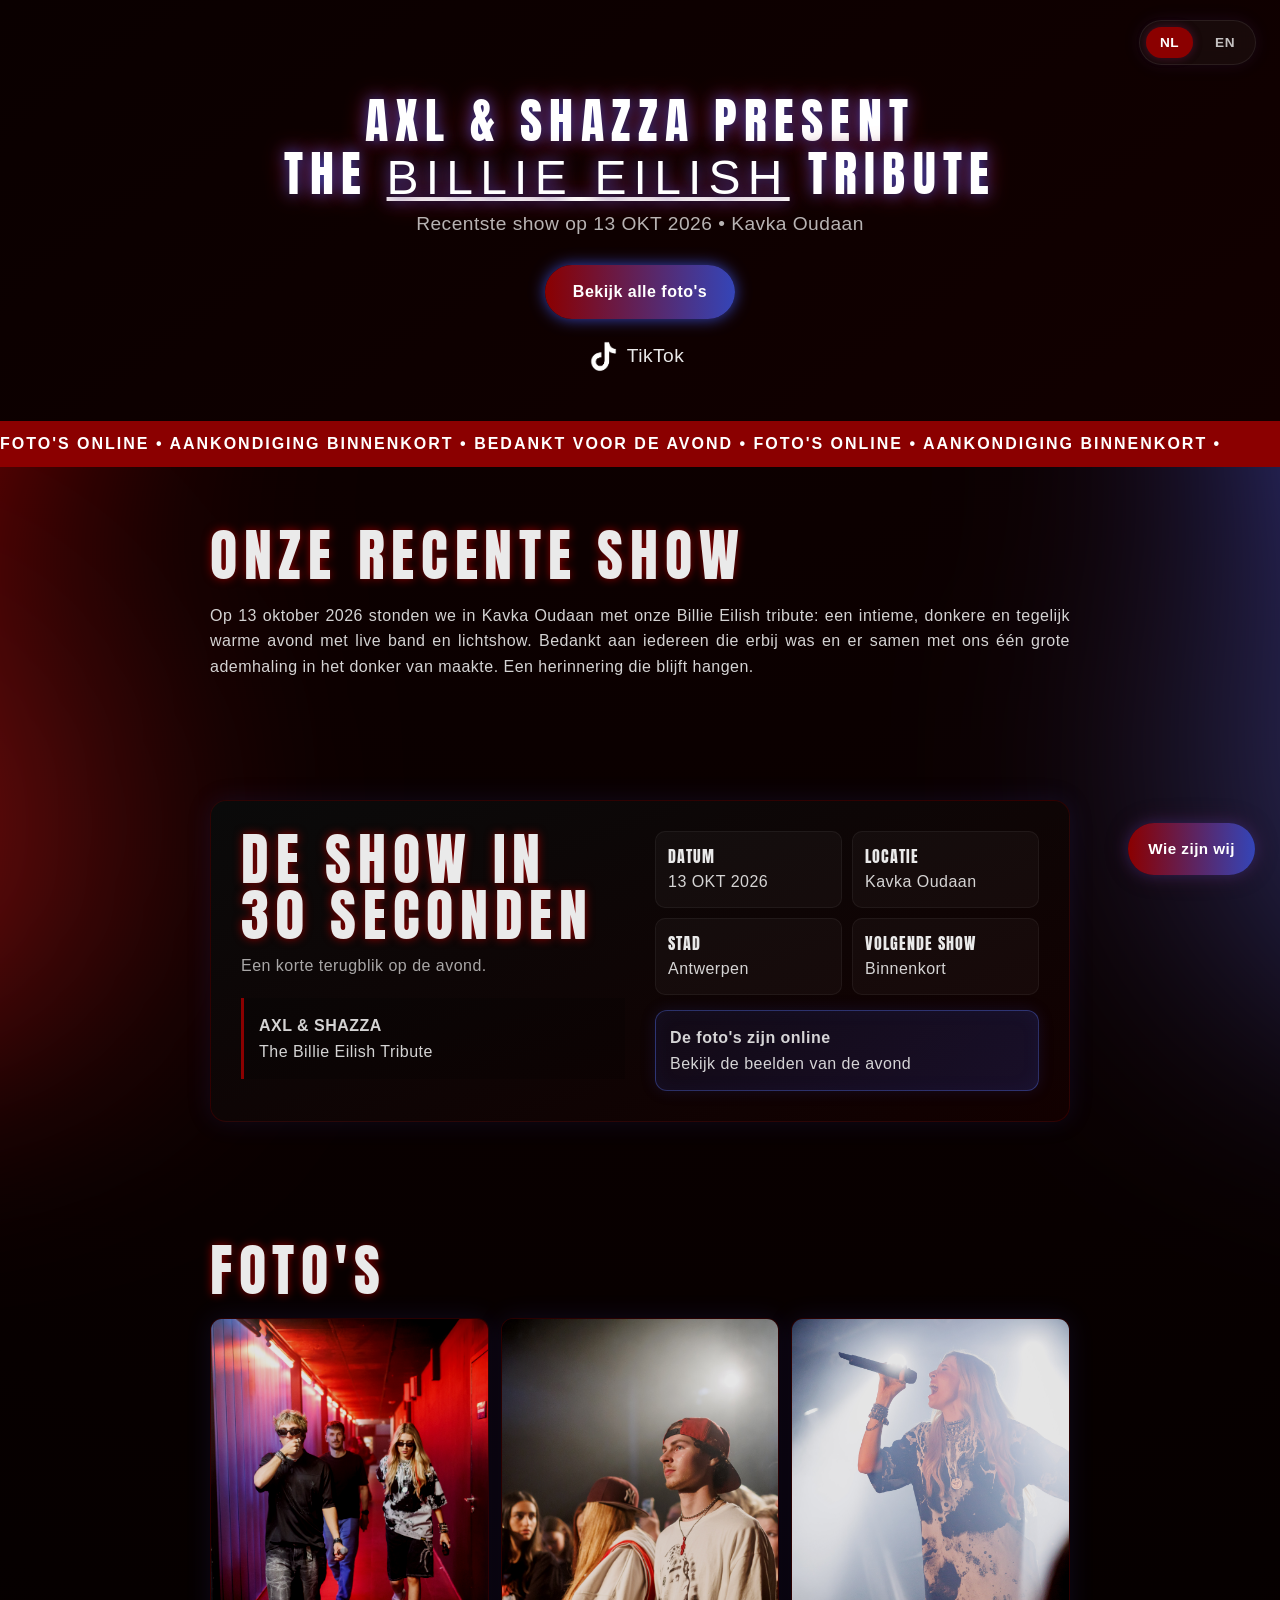
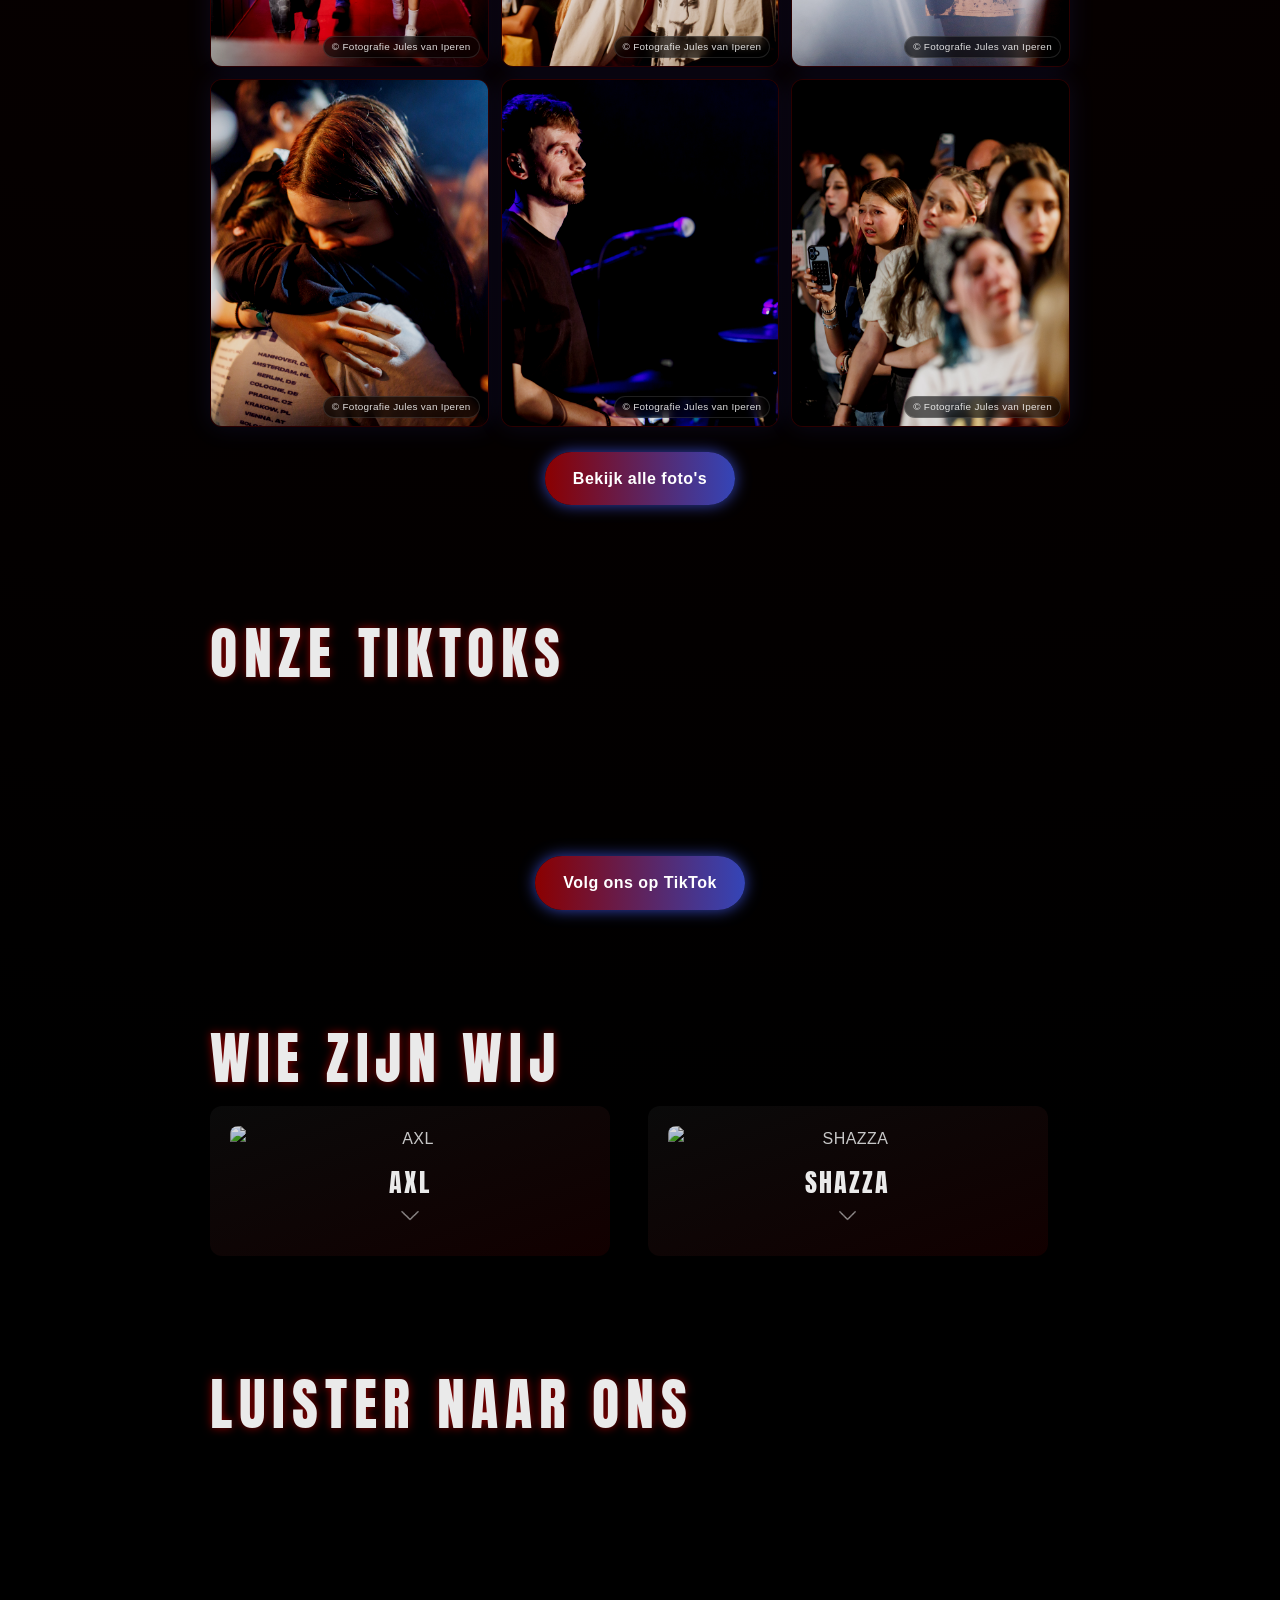
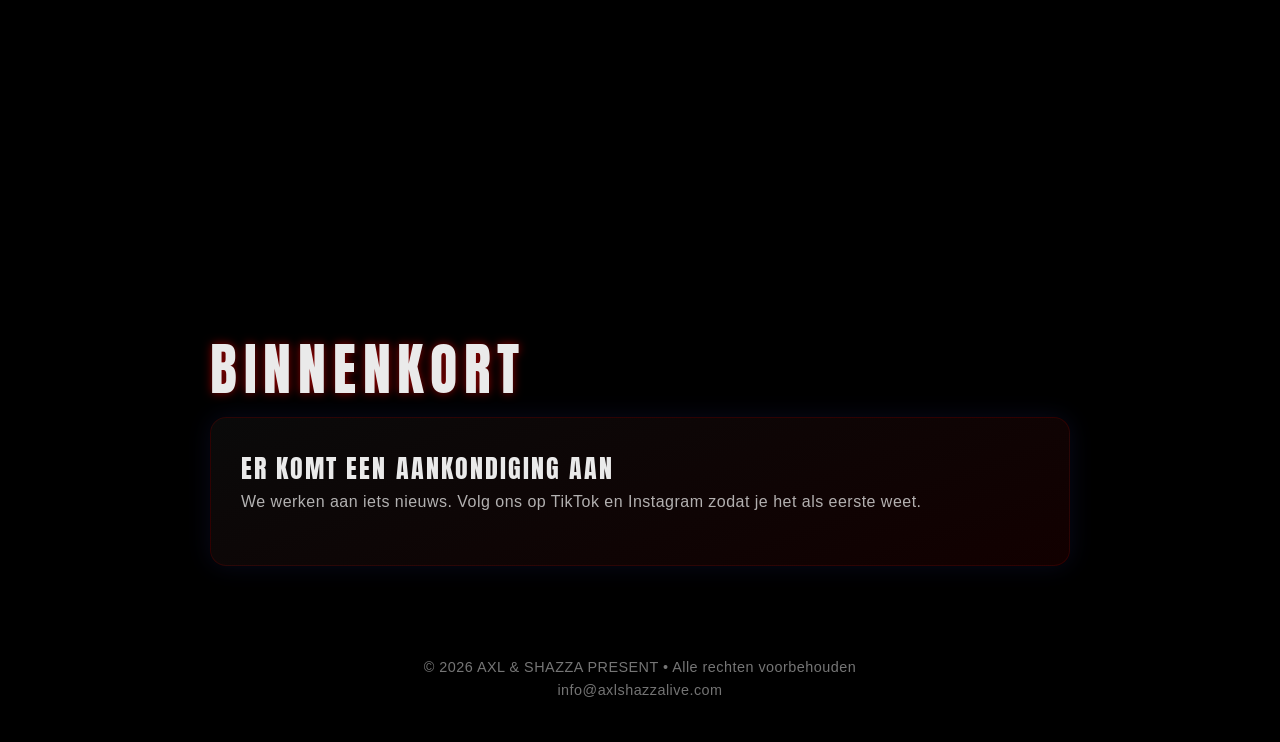
==== commit 27ae3c37: "final version" ====
--- a/index.html
+++ b/index.html
@@ -134,17 +134,47 @@
     <h2 data-i18n="photosTitle">Foto's</h2>
 
     <div class="photo-grid">
-        <a href="photos.html" class="photo-item"><img src="assets/photos/show-1.jpg" alt="Show foto 1" loading="lazy"></a>
-        <a href="photos.html" class="photo-item"><img src="assets/photos/show-2.jpg" alt="Show foto 2" loading="lazy"></a>
-        <a href="photos.html" class="photo-item"><img src="assets/photos/show-3.jpg" alt="Show foto 3" loading="lazy"></a>
-        <a href="photos.html" class="photo-item"><img src="assets/photos/show-4.jpg" alt="Show foto 4" loading="lazy"></a>
-        <a href="photos.html" class="photo-item"><img src="assets/photos/show-5.jpg" alt="Show foto 5" loading="lazy"></a>
-        <a href="photos.html" class="photo-item"><img src="assets/photos/show-6.jpg" alt="Show foto 6" loading="lazy"></a>
+        <a href="#" class="photo-item"><img src="assets/photos/show-1.jpg" alt="Show foto 1" loading="lazy"><span class="photo-credit">© Fotografie Jules van Iperen</span></a>
+        <a href="#" class="photo-item"><img src="assets/photos/show-2.jpg" alt="Show foto 2" loading="lazy"><span class="photo-credit">© Fotografie Jules van Iperen</span></a>
+        <a href="#" class="photo-item"><img src="assets/photos/show-3.jpg" alt="Show foto 3" loading="lazy"><span class="photo-credit">© Fotografie Jules van Iperen</span></a>
+        <a href="#" class="photo-item"><img src="assets/photos/show-4.jpg" alt="Show foto 4" loading="lazy"><span class="photo-credit">© Fotografie Jules van Iperen</span></a>
+        <a href="#" class="photo-item"><img src="assets/photos/show-5.jpg" alt="Show foto 5" loading="lazy"><span class="photo-credit">© Fotografie Jules van Iperen</span></a>
+        <a href="#" class="photo-item"><img src="assets/photos/show-6.jpg" alt="Show foto 6" loading="lazy"><span class="photo-credit">© Fotografie Jules van Iperen</span></a>
     </div>
 
     <div class="center-row">
         <a class="cta-button" href="photos.html" data-i18n="viewPhotos"></a>
     </div>
+
+</section>
+
+
+<!-- TIKTOKS -->
+<section id="tiktoks">
+    <h2 data-i18n="tiktokTitle">Onze TikToks</h2>
+    <div class="tiktok-grid">
+
+        <blockquote class="tiktok-embed"
+                    cite="https://www.tiktok.com/@axlshazzalive/video/7698058872442883361"
+                    data-video-id="7698058872442883361"
+                    style="max-width:250px;min-width:250px;">
+            <section></section>
+        </blockquote>
+
+
+        <blockquote class="tiktok-embed"
+                    cite="https://www.tiktok.com/@axlshazzalive/video/7686171482061327648"
+                    data-video-id="7686171482061327648"
+                    style="max-width:250px;min-width:250px;">
+            <section></section>
+        </blockquote>
+    </div>
+
+    <div class="center-row">
+        <a class="cta-button" href="https://www.tiktok.com/@axlshazzalive" target="_blank" data-i18n="followTiktok"></a>
+    </div>
+
+    <script async src="https://www.tiktok.com/embed.js"></script>
 
 </section>
 
--- a/index.css
+++ b/index.css
@@ -1428,9 +1428,61 @@
     justify-content: center;
 }
 
+
+/* PHOTO COPYRIGHT LABEL (append to index.css) */
+.photo-item {
+    position: relative;
+}
+
+.photo-credit {
+    position: absolute;
+    right: 8px;
+    bottom: 8px;
+    max-width: calc(100% - 16px);
+    padding: 3px 8px;
+    border-radius: 999px;
+    background: rgba(0, 0, 0, 0.6);
+    border: 1px solid rgba(255, 255, 255, 0.12);
+    backdrop-filter: blur(4px);
+    color: rgba(255, 255, 255, 0.85);
+    font-size: 0.62rem;
+    letter-spacing: 0.3px;
+    line-height: 1.4;
+    white-space: nowrap;
+    overflow: hidden;
+    text-overflow: ellipsis;
+    pointer-events: none;
+}
+
+@media (max-width: 768px) {
+    .photo-credit {
+        font-size: 0.55rem;
+        right: 6px;
+        bottom: 6px;
+        padding: 2px 6px;
+    }
+}
+
+
 @media (max-width: 768px) {
     .photo-grid {
         grid-template-columns: repeat(2, 1fr);
         gap: 8px;
     }
+}
+
+/* TIKTOK SECTION (append to index.css) */
+.tiktok-grid {
+    display: flex;
+    flex-wrap: wrap;
+    justify-content: center;
+    gap: 20px;
+}
+
+.tiktok-grid blockquote {
+    margin: 0 !important;
+}
+
+#tiktoks .center-row {
+    margin-top: 10px;
 }
